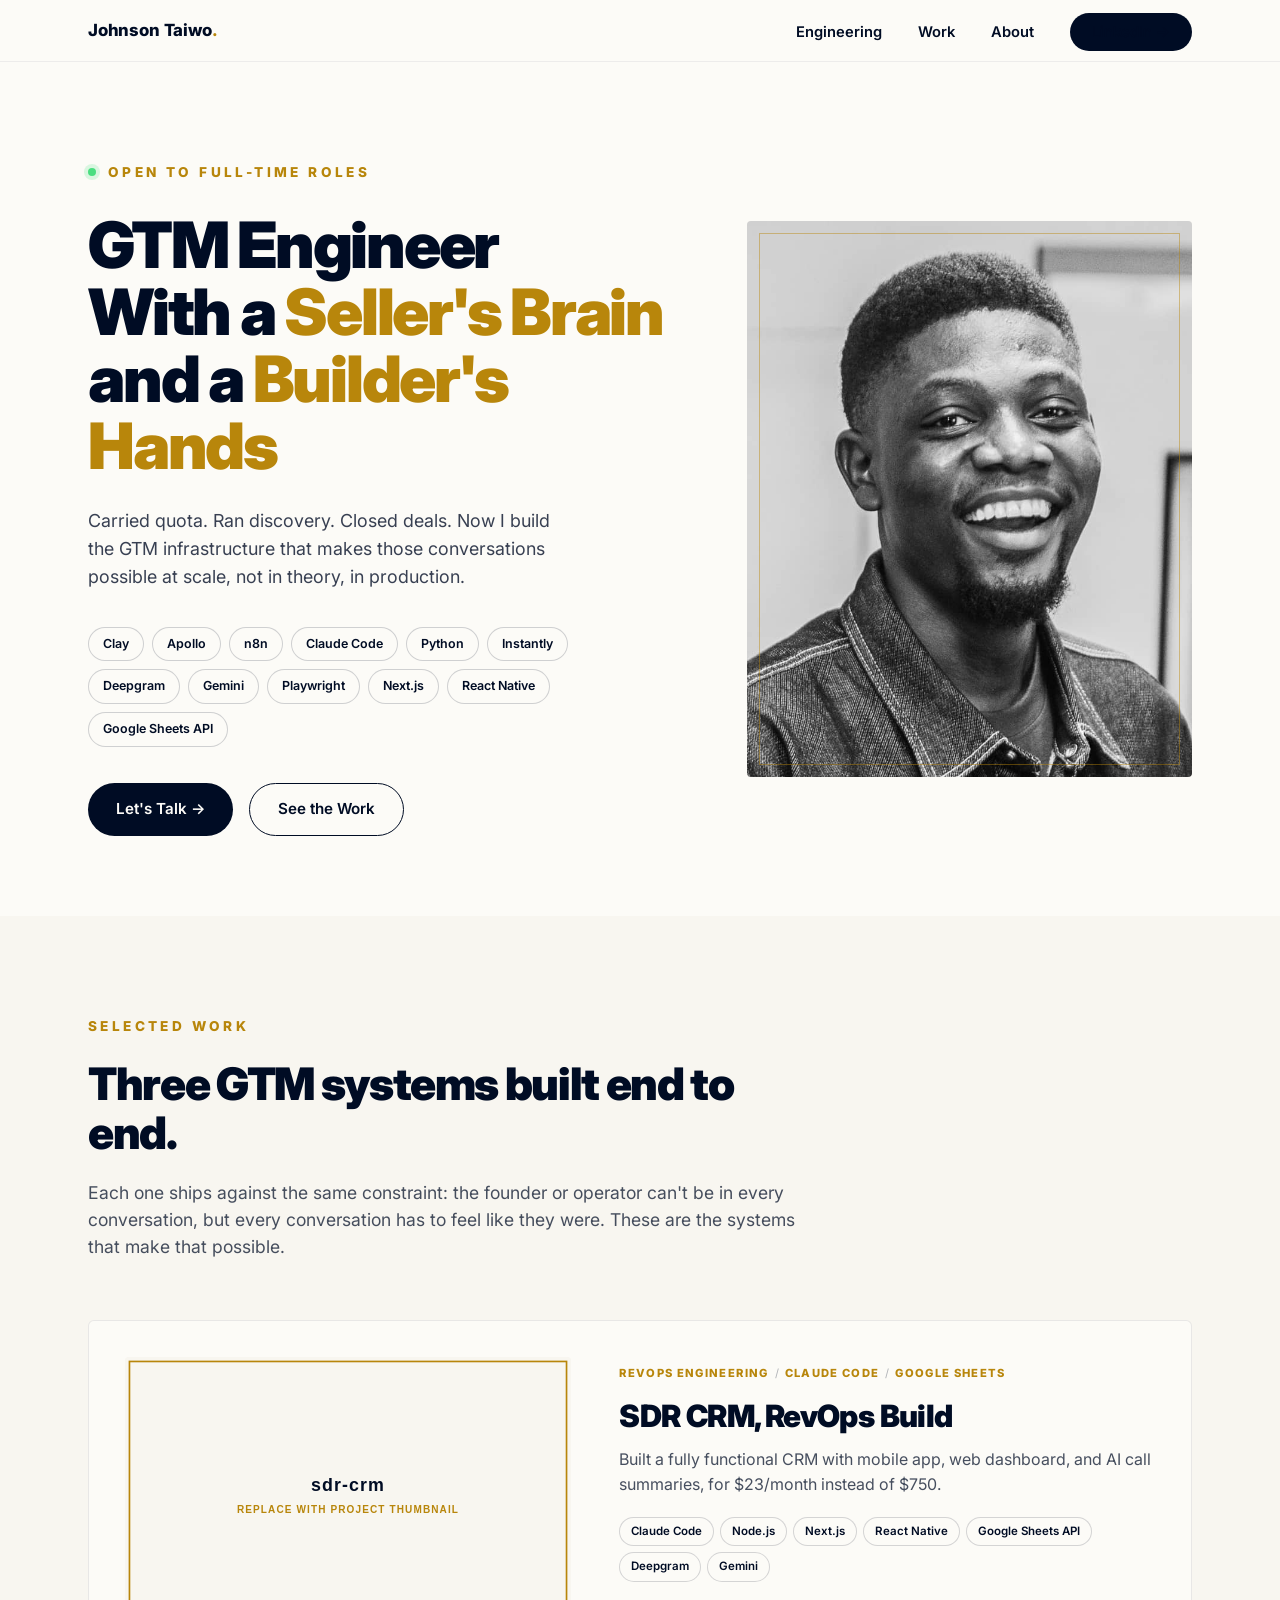
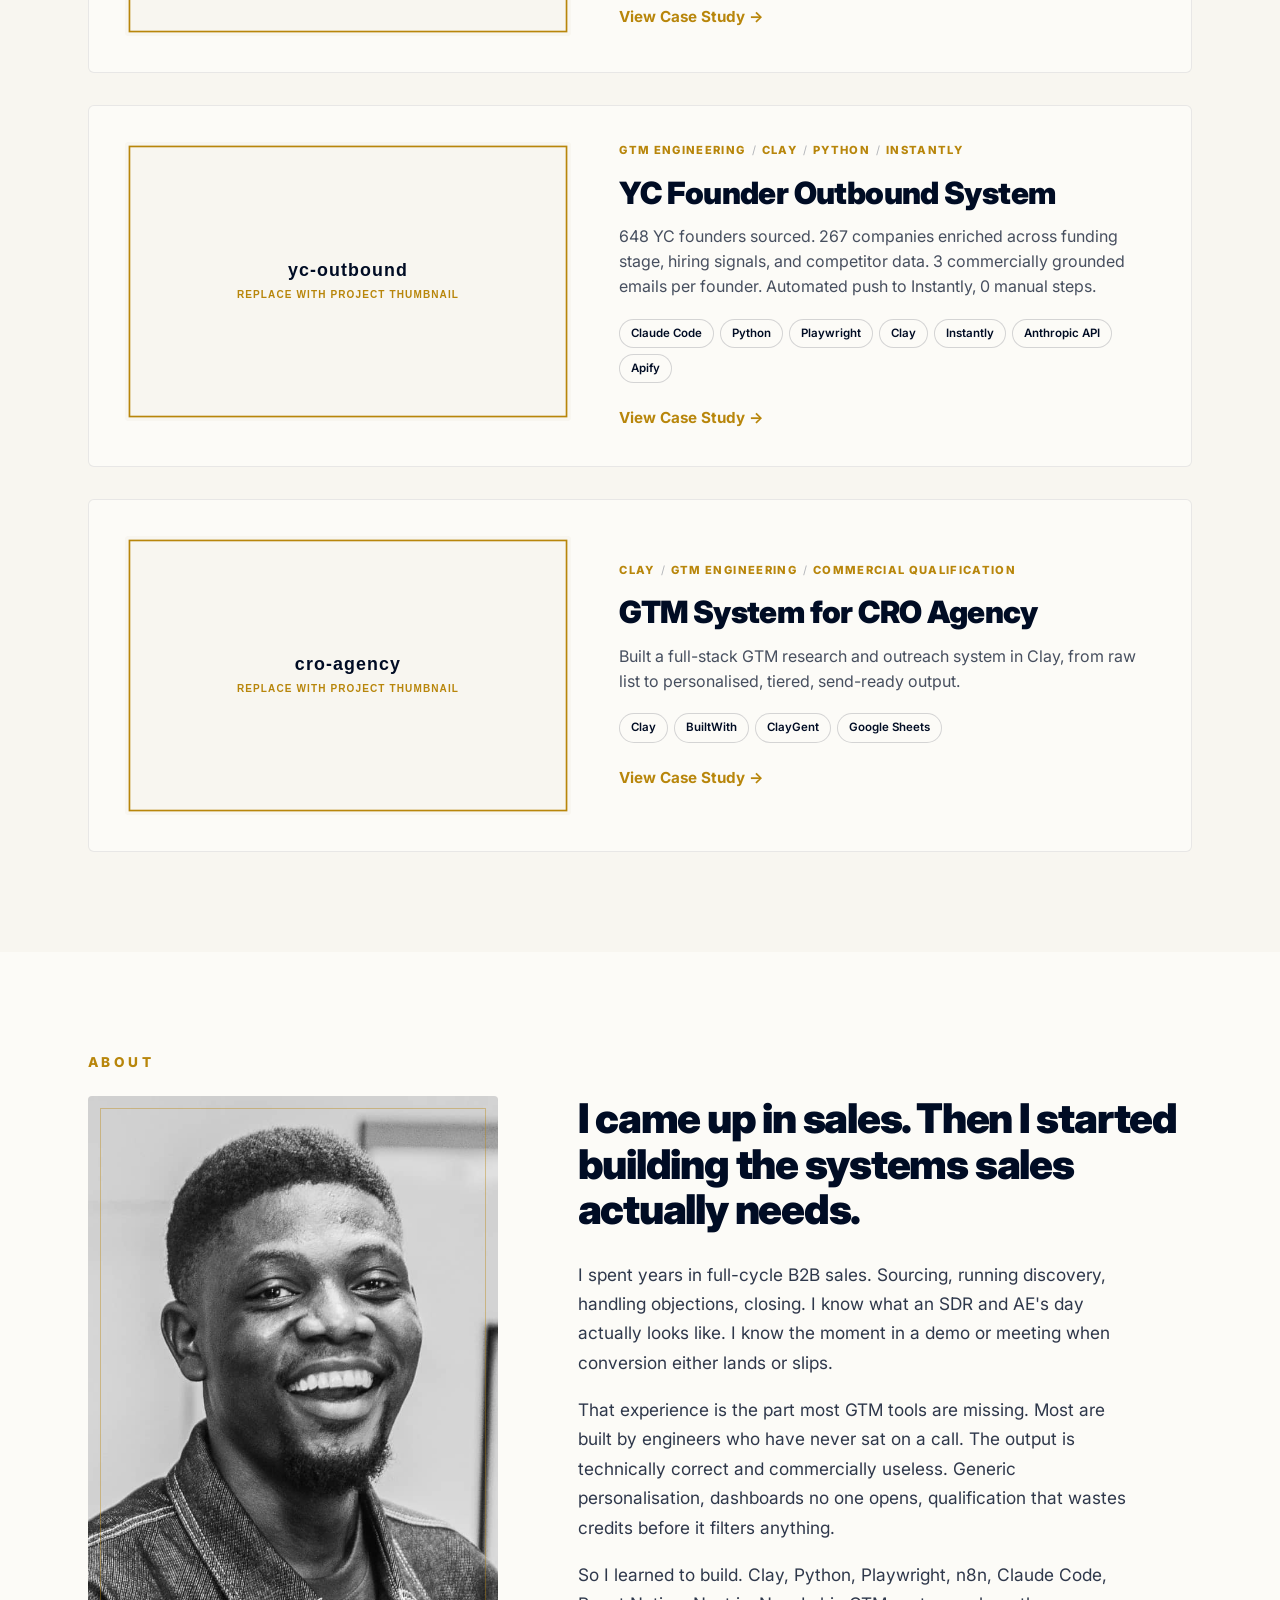
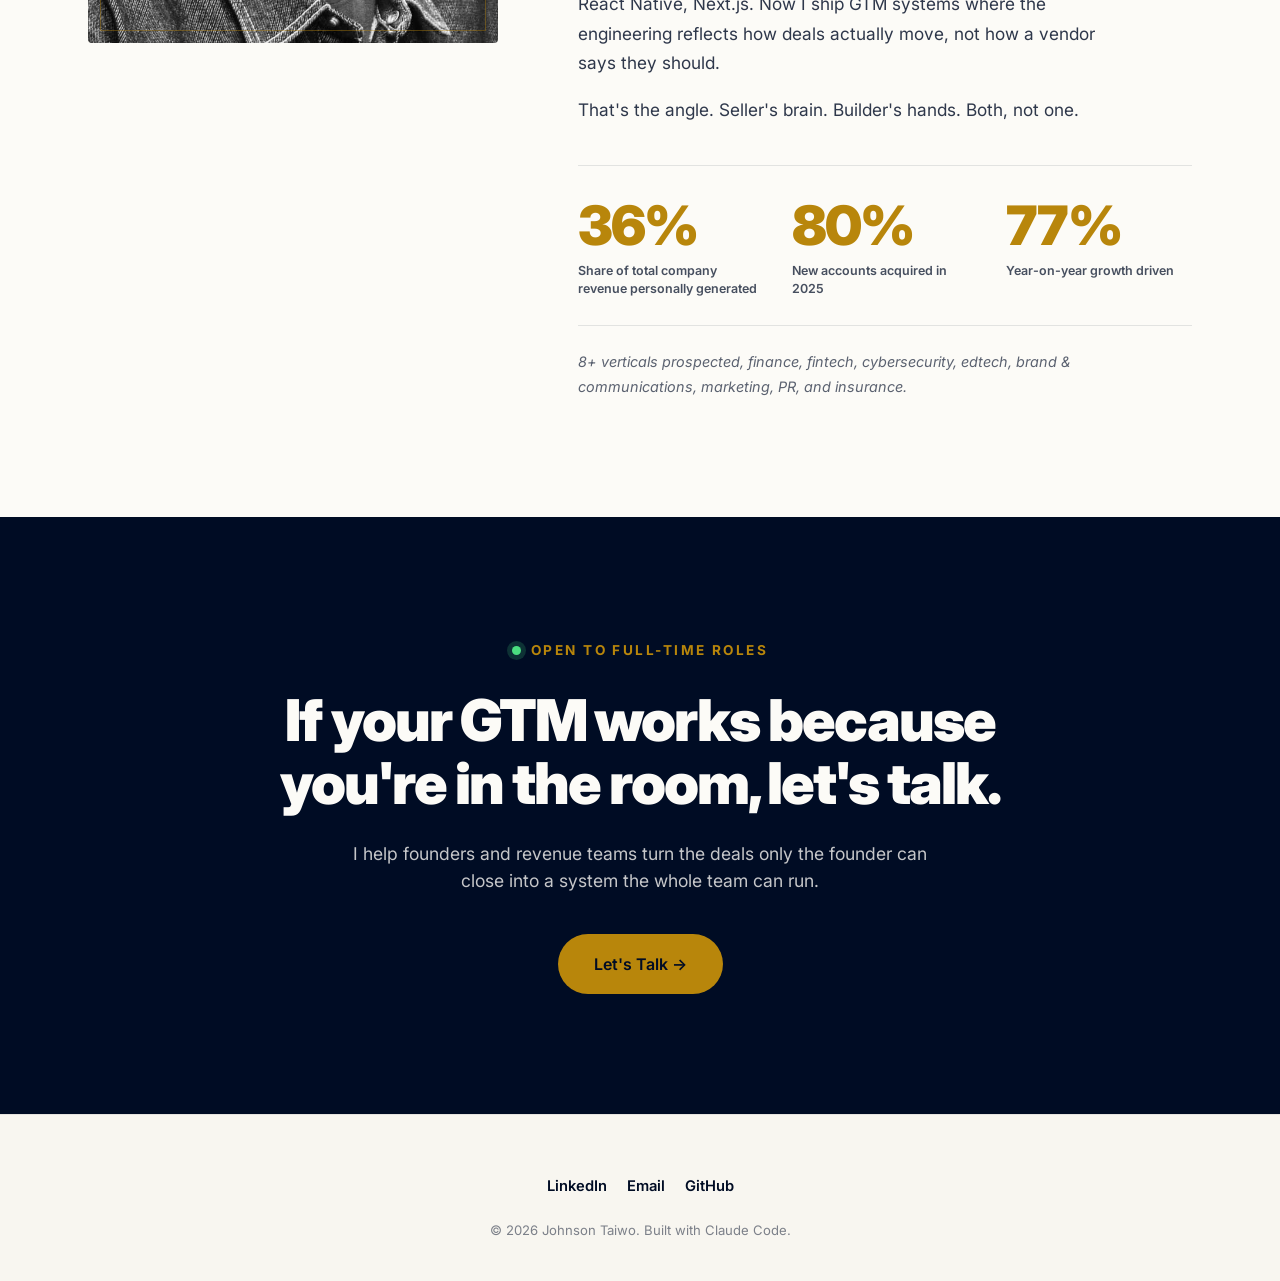
==== index.html @ 28b23e8c "Initial portfolio build Co-Authored-By: Claude Opus 4.7 (1M context) <noreply@anthropic.com>" ====
<!DOCTYPE html>
<html lang="en">
<head>
  <meta charset="UTF-8">
  <meta name="viewport" content="width=device-width, initial-scale=1.0">
  <title>Johnson Taiwo, GTM Engineer</title>
  <meta name="description" content="GTM Engineer with a seller's brain and a builder's hands. Full-cycle B2B sales background. Now building the GTM infrastructure that makes those conversations possible at scale.">

  <!-- Open Graph -->
  <meta property="og:title" content="Johnson Taiwo, GTM Engineer">
  <meta property="og:description" content="GTM Engineer With a Seller's Brain and a Builder's Hands. Full-cycle B2B sales background. Now building the GTM infrastructure that makes conversations happen at scale.">
  <meta property="og:type" content="website">
  <meta property="og:url" content="https://johnson-taiwo.github.io/gtm-portfolio">
  <meta property="og:image" content="assets/headshot.jpg">

  <link rel="preconnect" href="https://fonts.googleapis.com">
  <link rel="preconnect" href="https://fonts.gstatic.com" crossorigin>
  <link href="https://fonts.googleapis.com/css2?family=Inter:wght@400;600;800;900&display=swap" rel="stylesheet">

  <link rel="stylesheet" href="style.css">
</head>
<body>

  <!-- ============================================================
       NAV
       ============================================================ -->
  <header class="nav">
    <div class="nav-content">
      <a href="#top" class="nav-brand">Johnson Taiwo<span class="dot">.</span></a>

      <nav>
        <ul class="nav-links">
          <li><a href="#engineering">Engineering</a></li>
          <li><a href="#work">Work</a></li>
          <li><a href="#about">About</a></li>
          <li>
            <a href="https://www.linkedin.com/in/johnson-taiwo/" target="_blank" rel="noopener" class="nav-cta">LinkedIn →</a>
          </li>
        </ul>
      </nav>

      <button class="mobile-menu-toggle" id="mobileMenuToggle" aria-label="Open menu">
        <span></span><span></span><span></span>
      </button>
    </div>

    <!-- Mobile menu overlay -->
    <div class="mobile-menu-overlay" id="mobileMenuOverlay">
      <button class="close-menu" id="closeMenu" aria-label="Close menu">✕</button>
      <ul class="mobile-nav-links">
        <li><a href="#engineering">Engineering</a></li>
        <li><a href="#work">Work</a></li>
        <li><a href="#about">About</a></li>
        <li><a href="https://www.linkedin.com/in/johnson-taiwo/" target="_blank" rel="noopener" class="gold">LinkedIn →</a></li>
      </ul>
    </div>
  </header>

  <!-- ============================================================
       HERO
       ============================================================ -->
  <section class="hero" id="top">
    <div class="container">
      <div class="hero-grid">
        <div class="hero-text">
          <div class="hero-eyebrow">
            <span class="available-dot"></span>
            <span>Open to full-time roles</span>
          </div>

          <h1 class="editorial-headline">
            GTM Engineer<br>
            With a <span class="gold-accent">Seller's Brain</span><br>
            and a <span class="gold-accent">Builder's Hands</span>
          </h1>

          <p class="intro-text">
            Carried quota. Ran discovery. Closed deals. Now I build the GTM infrastructure that makes those conversations possible at scale, not in theory, in production.
          </p>

          <div class="tool-badges">
            <span class="tool-badge">Clay</span>
            <span class="tool-badge">Apollo</span>
            <span class="tool-badge">n8n</span>
            <span class="tool-badge">Claude Code</span>
            <span class="tool-badge">Python</span>
            <span class="tool-badge">Instantly</span>
            <span class="tool-badge">Deepgram</span>
            <span class="tool-badge">Gemini</span>
            <span class="tool-badge">Playwright</span>
            <span class="tool-badge">Next.js</span>
            <span class="tool-badge">React Native</span>
            <span class="tool-badge">Google Sheets API</span>
          </div>

          <div class="hero-cta-row">
            <a href="https://www.linkedin.com/in/johnson-taiwo/" target="_blank" rel="noopener" class="btn-primary">
              Let's Talk →
            </a>
            <a href="#work" class="btn-ghost">See the Work</a>
          </div>
        </div>

        <div class="hero-portrait">
          <img src="assets/headshot.jpg" alt="Johnson Taiwo headshot" loading="eager">
        </div>
      </div>
    </div>
  </section>

  <!-- ============================================================
       WORK
       ============================================================ -->
  <section class="section section--cream-2" id="work">
    <div class="container">
      <div class="section-label reveal-up">Selected Work</div>

      <div class="work-intro reveal-up">
        <h2>Three GTM systems built end to end.</h2>
        <p>Each one ships against the same constraint: the founder or operator can't be in every conversation, but every conversation has to feel like they were. These are the systems that make that possible.</p>
      </div>

      <div class="project-list">

        <!-- Project 1 -->
        <article class="project-card reveal-up">
          <div class="project-thumb">
            <img src="assets/project-sdr-crm-thumb.svg" alt="SDR CRM project thumbnail">
          </div>
          <div class="project-body">
            <div class="project-tags">
              <span class="project-tag">RevOps Engineering</span>
              <span class="project-tag-divider">/</span>
              <span class="project-tag">Claude Code</span>
              <span class="project-tag-divider">/</span>
              <span class="project-tag">Google Sheets</span>
            </div>
            <h3 class="project-title">SDR CRM, RevOps Build</h3>
            <p class="project-desc">
              Built a fully functional CRM with mobile app, web dashboard, and AI call summaries, for $23/month instead of $750.
            </p>
            <div class="project-tools">
              <span class="project-tool-pill">Claude Code</span>
              <span class="project-tool-pill">Node.js</span>
              <span class="project-tool-pill">Next.js</span>
              <span class="project-tool-pill">React Native</span>
              <span class="project-tool-pill">Google Sheets API</span>
              <span class="project-tool-pill">Deepgram</span>
              <span class="project-tool-pill">Gemini</span>
            </div>
            <a href="case-study-sdr-crm.html" class="project-link">View Case Study →</a>
          </div>
        </article>

        <!-- Project 2 -->
        <article class="project-card reveal-up">
          <div class="project-thumb">
            <img src="assets/project-yc-outbound-thumb.svg" alt="YC Outbound project thumbnail">
          </div>
          <div class="project-body">
            <div class="project-tags">
              <span class="project-tag">GTM Engineering</span>
              <span class="project-tag-divider">/</span>
              <span class="project-tag">Clay</span>
              <span class="project-tag-divider">/</span>
              <span class="project-tag">Python</span>
              <span class="project-tag-divider">/</span>
              <span class="project-tag">Instantly</span>
            </div>
            <h3 class="project-title">YC Founder Outbound System</h3>
            <p class="project-desc">
              648 YC founders sourced. 267 companies enriched across funding stage, hiring signals, and competitor data. 3 commercially grounded emails per founder. Automated push to Instantly, 0 manual steps.
            </p>
            <div class="project-tools">
              <span class="project-tool-pill">Claude Code</span>
              <span class="project-tool-pill">Python</span>
              <span class="project-tool-pill">Playwright</span>
              <span class="project-tool-pill">Clay</span>
              <span class="project-tool-pill">Instantly</span>
              <span class="project-tool-pill">Anthropic API</span>
              <span class="project-tool-pill">Apify</span>
            </div>
            <a href="case-study-yc-outbound.html" class="project-link">View Case Study →</a>
          </div>
        </article>

        <!-- Project 3 -->
        <article class="project-card reveal-up">
          <div class="project-thumb">
            <img src="assets/project-cro-agency-thumb.svg" alt="CRO Agency GTM project thumbnail">
          </div>
          <div class="project-body">
            <div class="project-tags">
              <span class="project-tag">Clay</span>
              <span class="project-tag-divider">/</span>
              <span class="project-tag">GTM Engineering</span>
              <span class="project-tag-divider">/</span>
              <span class="project-tag">Commercial Qualification</span>
            </div>
            <h3 class="project-title">GTM System for CRO Agency</h3>
            <p class="project-desc">
              Built a full-stack GTM research and outreach system in Clay, from raw list to personalised, tiered, send-ready output.
            </p>
            <div class="project-tools">
              <span class="project-tool-pill">Clay</span>
              <span class="project-tool-pill">BuiltWith</span>
              <span class="project-tool-pill">ClayGent</span>
              <span class="project-tool-pill">Google Sheets</span>
            </div>
            <a href="case-study-cro-agency-gtm.html" class="project-link">View Case Study →</a>
          </div>
        </article>

      </div>
    </div>
  </section>

  <!-- ============================================================
       ABOUT
       ============================================================ -->
  <section class="section" id="about">
    <div class="container">
      <div class="section-label reveal-up">About</div>

      <div class="about-grid">
        <div class="about-portrait reveal-up">
          <img src="assets/about_portrait.jpg" alt="Johnson Taiwo portrait">
        </div>

        <div class="about-body reveal-up">
          <h2>I came up in sales. Then I started building the systems sales actually needs.</h2>

          <p>
            I spent years in full-cycle B2B sales. Sourcing, running discovery, handling objections, closing. I know what an SDR and AE's day actually looks like. I know the moment in a demo or meeting when conversion either lands or slips.
          </p>

          <p>
            That experience is the part most GTM tools are missing. Most are built by engineers who have never sat on a call. The output is technically correct and commercially useless. Generic personalisation, dashboards no one opens, qualification that wastes credits before it filters anything.
          </p>

          <p>
            So I learned to build. Clay, Python, Playwright, n8n, Claude Code, React Native, Next.js. Now I ship GTM systems where the engineering reflects how deals actually move, not how a vendor says they should.
          </p>

          <p>
            That's the angle. Seller's brain. Builder's hands. Both, not one.
          </p>

          <div class="about-stats">
            <div class="about-stat">
              <div class="about-stat-num">36%</div>
              <div class="about-stat-label">Share of total company revenue personally generated</div>
            </div>
            <div class="about-stat">
              <div class="about-stat-num">80%</div>
              <div class="about-stat-label">New accounts acquired in 2025</div>
            </div>
            <div class="about-stat">
              <div class="about-stat-num">77%</div>
              <div class="about-stat-label">Year-on-year growth driven</div>
            </div>
          </div>

          <p class="about-verticals">
            8+ verticals prospected, finance, fintech, cybersecurity, edtech, brand &amp; communications, marketing, PR, and insurance.
          </p>
        </div>
      </div>
    </div>
  </section>

  <!-- ============================================================
       CTA
       ============================================================ -->
  <section class="section section--navy cta-section">
    <div class="container">
      <div class="reveal-up">
        <div class="available-signal">
          <span class="dot"></span>
          <span>Open to Full-Time Roles</span>
        </div>
        <h2>If your GTM works because you're in the room, let's talk.</h2>
        <p>
          I help founders and revenue teams turn the deals only the founder can close into a system the whole team can run.
        </p>
        <a href="https://www.linkedin.com/in/johnson-taiwo/" target="_blank" rel="noopener" class="btn-primary">
          Let's Talk →
        </a>
      </div>
    </div>
  </section>

  <!-- ============================================================
       FOOTER
       ============================================================ -->
  <footer class="footer">
    <div class="container">
      <div class="footer-socials">
        <a href="https://www.linkedin.com/in/johnson-taiwo/" target="_blank" rel="noopener">LinkedIn</a>
        <a href="mailto:taiwojohnsonakinkunmi@gmail.com">Email</a>
        <a href="https://github.com/johnson-taiwo" target="_blank" rel="noopener">GitHub</a>
      </div>
      <p class="footer-copy">© 2026 Johnson Taiwo. Built with Claude Code.</p>
    </div>
  </footer>

  <script src="script.js"></script>
</body>
</html>
---- style.css ----
/* ============================================================
   Royal GTM — Johnson Taiwo Portfolio
   Palette: cream #FCFBF7 / navy #000C24 / gold #B8860B / cream-2 #F8F6F0
   ============================================================ */

:root {
  --cream: #FCFBF7;
  --cream-2: #F8F6F0;
  --navy: #000C24;
  --gold: #B8860B;
  --gold-soft: rgba(184, 134, 11, 0.12);
}

*, *::before, *::after {
  box-sizing: border-box;
  margin: 0;
  padding: 0;
}

html { scroll-behavior: smooth; }

body {
  font-family: 'Inter', system-ui, -apple-system, sans-serif;
  font-weight: 400;
  background: var(--cream);
  color: var(--navy);
  line-height: 1.5;
  overflow-x: hidden;
  width: 100%;
  max-width: 100%;
  -webkit-font-smoothing: antialiased;
}

img { max-width: 100%; display: block; }

a { color: inherit; text-decoration: none; }

/* ============================================================
   Layout primitives
   ============================================================ */

.container {
  width: 100%;
  max-width: 1200px;
  margin: 0 auto;
  padding: 0 48px;
  box-sizing: border-box;
}

.section {
  padding: 100px 0;
  width: 100%;
}

.section--cream-2 { background: var(--cream-2); }
.section--navy { background: var(--navy); color: var(--cream); }

.section-label {
  font-size: 0.85rem;
  font-weight: 800;
  letter-spacing: 0.25em;
  text-transform: uppercase;
  color: var(--gold);
  margin-bottom: 24px;
}

/* ============================================================
   Navigation
   ============================================================ */

.nav {
  position: sticky;
  top: 0;
  z-index: 1000;
  background: rgba(252, 251, 247, 0.92);
  backdrop-filter: blur(14px);
  border-bottom: 1px solid rgba(0, 12, 36, 0.06);
}

.nav-content {
  display: flex;
  align-items: center;
  justify-content: space-between;
  padding: 18px 48px;
  max-width: 1200px;
  margin: 0 auto;
}

.nav-brand {
  font-weight: 800;
  font-size: 1.05rem;
  letter-spacing: -0.01em;
}

.nav-brand .dot { color: var(--gold); }

.nav-links {
  display: flex;
  align-items: center;
  gap: 36px;
  list-style: none;
}

.nav-links a {
  font-size: 0.92rem;
  font-weight: 600;
  color: var(--navy);
  transition: color 0.2s;
}

.nav-links a:hover { color: var(--gold); }

.nav-cta {
  padding: 10px 22px;
  background: var(--navy);
  color: var(--cream);
  border-radius: 100px;
  font-size: 0.88rem;
  font-weight: 600;
  transition: opacity 0.2s;
}

.nav-cta:hover { opacity: 0.85; }

.mobile-menu-toggle {
  display: none;
  background: none;
  border: none;
  cursor: pointer;
  padding: 8px;
}

.mobile-menu-toggle span {
  display: block;
  width: 24px;
  height: 2px;
  background: var(--navy);
  margin: 5px 0;
  transition: 0.3s;
}

.mobile-menu-overlay {
  display: none;
  position: fixed;
  inset: 0;
  background: var(--navy);
  z-index: 2000;
  flex-direction: column;
  align-items: center;
  justify-content: center;
}

.mobile-menu-overlay.active { display: flex; }

.mobile-menu-overlay .close-menu {
  position: absolute;
  top: 24px;
  right: 24px;
  background: none;
  border: none;
  color: var(--cream);
  font-size: 1.6rem;
  cursor: pointer;
}

.mobile-nav-links {
  list-style: none;
  text-align: center;
}

.mobile-nav-links li { margin: 22px 0; }

.mobile-nav-links a {
  color: var(--cream);
  font-size: 1.6rem;
  font-weight: 800;
  letter-spacing: -0.01em;
}

.mobile-nav-links a.gold { color: var(--gold); }

/* ============================================================
   Hero
   ============================================================ */

.hero {
  padding: 100px 0 80px;
}

.hero-grid {
  display: grid;
  grid-template-columns: 1.3fr 1fr;
  gap: 80px;
  align-items: center;
}

.hero-eyebrow {
  font-size: 0.85rem;
  font-weight: 800;
  letter-spacing: 0.25em;
  text-transform: uppercase;
  color: var(--gold);
  margin-bottom: 28px;
  display: flex;
  align-items: center;
  gap: 12px;
}

.hero-eyebrow .available-dot {
  width: 8px;
  height: 8px;
  border-radius: 50%;
  background: #4ade80;
  box-shadow: 0 0 0 4px rgba(74, 222, 128, 0.2);
  display: inline-block;
}

.editorial-headline {
  font-size: clamp(2.4rem, 5vw, 4.4rem);
  font-weight: 900;
  line-height: 1.05;
  letter-spacing: -0.035em;
  margin-bottom: 28px;
  overflow-wrap: break-word;
  text-wrap: balance;
  max-width: 100%;
}

.editorial-headline .gold-accent { color: var(--gold); }

.intro-text {
  font-size: clamp(1rem, 1.4vw, 1.18rem);
  line-height: 1.55;
  color: rgba(0, 12, 36, 0.78);
  margin-bottom: 36px;
  max-width: 560px;
  text-wrap: balance;
}

.tool-badges {
  display: flex;
  flex-wrap: wrap;
  gap: 8px;
  margin-bottom: 36px;
}

.tool-badge {
  padding: 7px 14px;
  border: 1px solid rgba(0, 12, 36, 0.18);
  border-radius: 100px;
  font-size: 0.78rem;
  font-weight: 600;
  background: var(--cream);
}

.hero-cta-row {
  display: flex;
  gap: 16px;
  flex-wrap: wrap;
}

.btn-primary {
  padding: 14px 28px;
  background: var(--navy);
  color: var(--cream);
  border-radius: 100px;
  font-weight: 600;
  font-size: 0.95rem;
  display: inline-flex;
  align-items: center;
  gap: 8px;
  transition: transform 0.2s;
}

.btn-primary:hover { transform: translateY(-2px); }

.btn-ghost {
  padding: 14px 28px;
  border: 1.5px solid var(--navy);
  border-radius: 100px;
  font-weight: 600;
  font-size: 0.95rem;
}

.hero-portrait {
  position: relative;
  aspect-ratio: 4/5;
  overflow: hidden;
  border-radius: 4px;
  background: var(--cream-2);
}

.hero-portrait img {
  width: 100%;
  height: 100%;
  object-fit: cover;
  object-position: top;
}

.hero-portrait::after {
  content: '';
  position: absolute;
  inset: 12px;
  border: 1px solid rgba(184, 134, 11, 0.45);
  pointer-events: none;
}

/* ============================================================
   Work / Case Studies
   ============================================================ */

.work-intro {
  max-width: 720px;
  margin-bottom: 60px;
}

.work-intro h2 {
  font-size: clamp(2rem, 3.5vw, 3rem);
  font-weight: 900;
  letter-spacing: -0.03em;
  line-height: 1.1;
  margin-bottom: 20px;
}

.work-intro p {
  font-size: 1.1rem;
  color: rgba(0, 12, 36, 0.72);
  line-height: 1.55;
}

.project-list {
  display: flex;
  flex-direction: column;
  gap: 32px;
}

.project-card {
  display: grid;
  grid-template-columns: 1fr 1.2fr;
  gap: 48px;
  padding: 36px;
  background: var(--cream);
  border: 1px solid rgba(0, 12, 36, 0.08);
  border-radius: 6px;
  transition: border-color 0.25s, transform 0.25s;
}

.project-card:hover {
  border-color: var(--gold);
  transform: translateY(-3px);
}

.project-thumb {
  aspect-ratio: 8/5;
  overflow: hidden;
  border-radius: 4px;
  background: var(--cream-2);
}

.project-thumb img {
  width: 100%;
  height: 100%;
  object-fit: cover;
}

.project-body { display: flex; flex-direction: column; justify-content: center; }

.project-tags {
  display: flex;
  flex-wrap: wrap;
  gap: 6px;
  margin-bottom: 16px;
}

.project-tag {
  font-size: 0.7rem;
  font-weight: 800;
  letter-spacing: 0.12em;
  text-transform: uppercase;
  color: var(--gold);
}

.project-tag-divider {
  font-size: 0.7rem;
  color: rgba(0, 12, 36, 0.3);
}

.project-title {
  font-size: clamp(1.5rem, 2.4vw, 2rem);
  font-weight: 900;
  letter-spacing: -0.02em;
  line-height: 1.15;
  margin-bottom: 14px;
  overflow-wrap: break-word;
}

.project-desc {
  font-size: 1rem;
  color: rgba(0, 12, 36, 0.72);
  line-height: 1.55;
  margin-bottom: 20px;
}

.project-tools {
  display: flex;
  flex-wrap: wrap;
  gap: 6px;
  margin-bottom: 24px;
}

.project-tool-pill {
  padding: 5px 11px;
  border: 1px solid rgba(0, 12, 36, 0.16);
  border-radius: 100px;
  font-size: 0.72rem;
  font-weight: 600;
  background: var(--cream);
}

.project-link {
  color: var(--gold);
  font-weight: 700;
  font-size: 0.95rem;
  display: inline-flex;
  align-items: center;
  gap: 6px;
  transition: gap 0.2s;
}

.project-link:hover { gap: 10px; }

/* ============================================================
   About
   ============================================================ */

.about-grid {
  display: grid;
  grid-template-columns: 1fr 1.5fr;
  gap: 80px;
  align-items: start;
}

.about-portrait {
  aspect-ratio: 3/4;
  overflow: hidden;
  border-radius: 4px;
  background: var(--cream-2);
  position: relative;
}

.about-portrait img {
  width: 100%;
  height: 100%;
  object-fit: cover;
  object-position: top;
  filter: grayscale(0.15);
}

.about-portrait::after {
  content: '';
  position: absolute;
  inset: 12px;
  border: 1px solid rgba(184, 134, 11, 0.4);
  pointer-events: none;
}

.about-body h2 {
  font-size: clamp(2rem, 3.2vw, 2.8rem);
  font-weight: 900;
  letter-spacing: -0.03em;
  line-height: 1.1;
  margin-bottom: 28px;
}

.about-body p {
  font-size: 1.08rem;
  line-height: 1.7;
  color: rgba(0, 12, 36, 0.82);
  margin-bottom: 18px;
  max-width: 90%;
}

.about-body p strong { color: var(--navy); font-weight: 700; }

.about-stats {
  display: grid;
  grid-template-columns: repeat(3, 1fr);
  gap: 28px;
  margin: 40px 0 24px;
  padding: 32px 0 28px;
  border-top: 1px solid rgba(0, 12, 36, 0.1);
  border-bottom: 1px solid rgba(0, 12, 36, 0.1);
}

.about-stat-num {
  font-size: clamp(2.4rem, 4.5vw, 3.4rem);
  font-weight: 900;
  color: var(--gold);
  line-height: 1;
  letter-spacing: -0.035em;
  margin-bottom: 10px;
}

.about-stat-label {
  font-size: 0.78rem;
  font-weight: 600;
  color: rgba(0, 12, 36, 0.72);
  line-height: 1.4;
  max-width: 100%;
}

.about-verticals {
  font-size: 0.9rem !important;
  color: var(--navy);
  opacity: 0.78;
  font-style: italic;
  margin-top: 18px !important;
  max-width: 100% !important;
}

/* ============================================================
   CTA section
   ============================================================ */

.cta-section { text-align: center; padding: 120px 0; }

.cta-section .available-signal {
  display: inline-flex;
  align-items: center;
  gap: 10px;
  font-size: 0.85rem;
  font-weight: 700;
  letter-spacing: 0.18em;
  text-transform: uppercase;
  color: var(--gold);
  margin-bottom: 28px;
}

.cta-section .available-signal .dot {
  width: 9px;
  height: 9px;
  border-radius: 50%;
  background: #4ade80;
  box-shadow: 0 0 0 5px rgba(74, 222, 128, 0.18);
}

.cta-section h2 {
  font-size: clamp(2.2rem, 4.5vw, 3.6rem);
  font-weight: 900;
  letter-spacing: -0.035em;
  line-height: 1.1;
  margin-bottom: 24px;
  max-width: 760px;
  margin-left: auto;
  margin-right: auto;
  text-wrap: balance;
}

.cta-section p {
  font-size: 1.1rem;
  line-height: 1.55;
  color: rgba(252, 251, 247, 0.78);
  max-width: 600px;
  margin: 0 auto 40px;
}

.cta-section .btn-primary {
  background: var(--gold);
  color: var(--navy);
  padding: 18px 36px;
  font-size: 1rem;
}

/* ============================================================
   Footer
   ============================================================ */

.footer {
  padding: 60px 0 40px;
  background: var(--cream-2);
  border-top: 1px solid rgba(0, 12, 36, 0.08);
  text-align: center;
}

.footer-socials {
  display: flex;
  flex-direction: row;
  justify-content: center;
  gap: 20px;
  margin-bottom: 24px;
}

.footer-socials a {
  font-size: 0.92rem;
  font-weight: 600;
  color: var(--navy);
  transition: color 0.2s;
}

.footer-socials a:hover { color: var(--gold); }

.footer-copy {
  font-size: 0.82rem;
  color: rgba(0, 12, 36, 0.5);
}

/* ============================================================
   Scroll reveal
   ============================================================ */

.reveal-up {
  opacity: 0;
  transform: translateY(30px);
  transition: opacity 0.8s ease-out, transform 0.8s ease-out;
}

.reveal-up.active {
  opacity: 1;
  transform: translateY(0);
}

/* ============================================================
   MOBILE — @media (max-width: 768px)
   Non-negotiables from SKILL.md
   ============================================================ */

@media (max-width: 768px) {
  body { overflow-x: hidden; width: 100%; max-width: 100%; }

  .container {
    padding: 0 24px !important;
    box-sizing: border-box;
    width: 100%;
    max-width: 100%;
  }

  .section { padding: 70px 0; }

  /* Nav */
  .nav-content { padding: 16px 24px; justify-content: space-between; }
  .nav-links { display: none; }
  .nav-cta { display: none; }
  .mobile-menu-toggle { display: block; }

  /* Hero */
  .hero { padding: 50px 0 60px; }
  .hero-grid {
    grid-template-columns: 1fr;
    gap: 40px;
  }
  .hero-portrait {
    order: -1;
    aspect-ratio: 3/4;
    max-width: 420px;
    margin: 0 auto;
    width: 100%;
  }
  .editorial-headline {
    font-size: clamp(1.9rem, 8.5vw, 2.6rem);
    overflow-wrap: break-word;
    text-wrap: balance;
    max-width: 100%;
  }
  .intro-text {
    line-height: 1.4;
    text-wrap: balance;
    max-width: 100%;
    font-size: 1rem;
  }
  .hero-cta-row { flex-direction: column; align-items: stretch; }
  .hero-cta-row .btn-primary,
  .hero-cta-row .btn-ghost { justify-content: center; text-align: center; }

  /* Work */
  .work-intro h2 { font-size: clamp(1.7rem, 7vw, 2.2rem); }
  .project-card {
    grid-template-columns: 1fr;
    gap: 24px;
    padding: 24px;
  }
  .project-title { font-size: clamp(1.3rem, 6vw, 1.7rem); overflow-wrap: break-word; }
  .project-desc { max-width: 100%; line-height: 1.6; }

  /* About */
  .about-grid {
    grid-template-columns: 1fr;
    gap: 36px;
  }
  .about-portrait {
    max-width: 320px;
    margin: 0 auto;
    aspect-ratio: 3/4;
  }
  .about-body h2 { font-size: clamp(1.7rem, 7vw, 2.2rem); }
  .about-body p { max-width: 100%; font-size: 1rem; }

  .about-stats {
    grid-template-columns: 1fr;
    gap: 20px;
    margin: 32px 0 20px;
    padding: 24px 0;
  }
  .about-stat {
    display: flex;
    align-items: baseline;
    gap: 16px;
  }
  .about-stat-num {
    font-size: clamp(2.2rem, 9vw, 2.8rem);
    margin-bottom: 0;
    flex-shrink: 0;
  }
  .about-stat-label { font-size: 0.85rem; }
  .about-verticals { font-size: 0.88rem !important; }

  /* CTA */
  .cta-section { padding: 80px 0; }
  .cta-section h2 { font-size: clamp(1.9rem, 8vw, 2.6rem); }
  .cta-section p { font-size: 1rem; max-width: 90%; }

  /* Section labels */
  .section-label { text-align: center; margin-bottom: 20px; }

  /* Hide numerical case study indices on mobile */
  .index { display: none; }
}
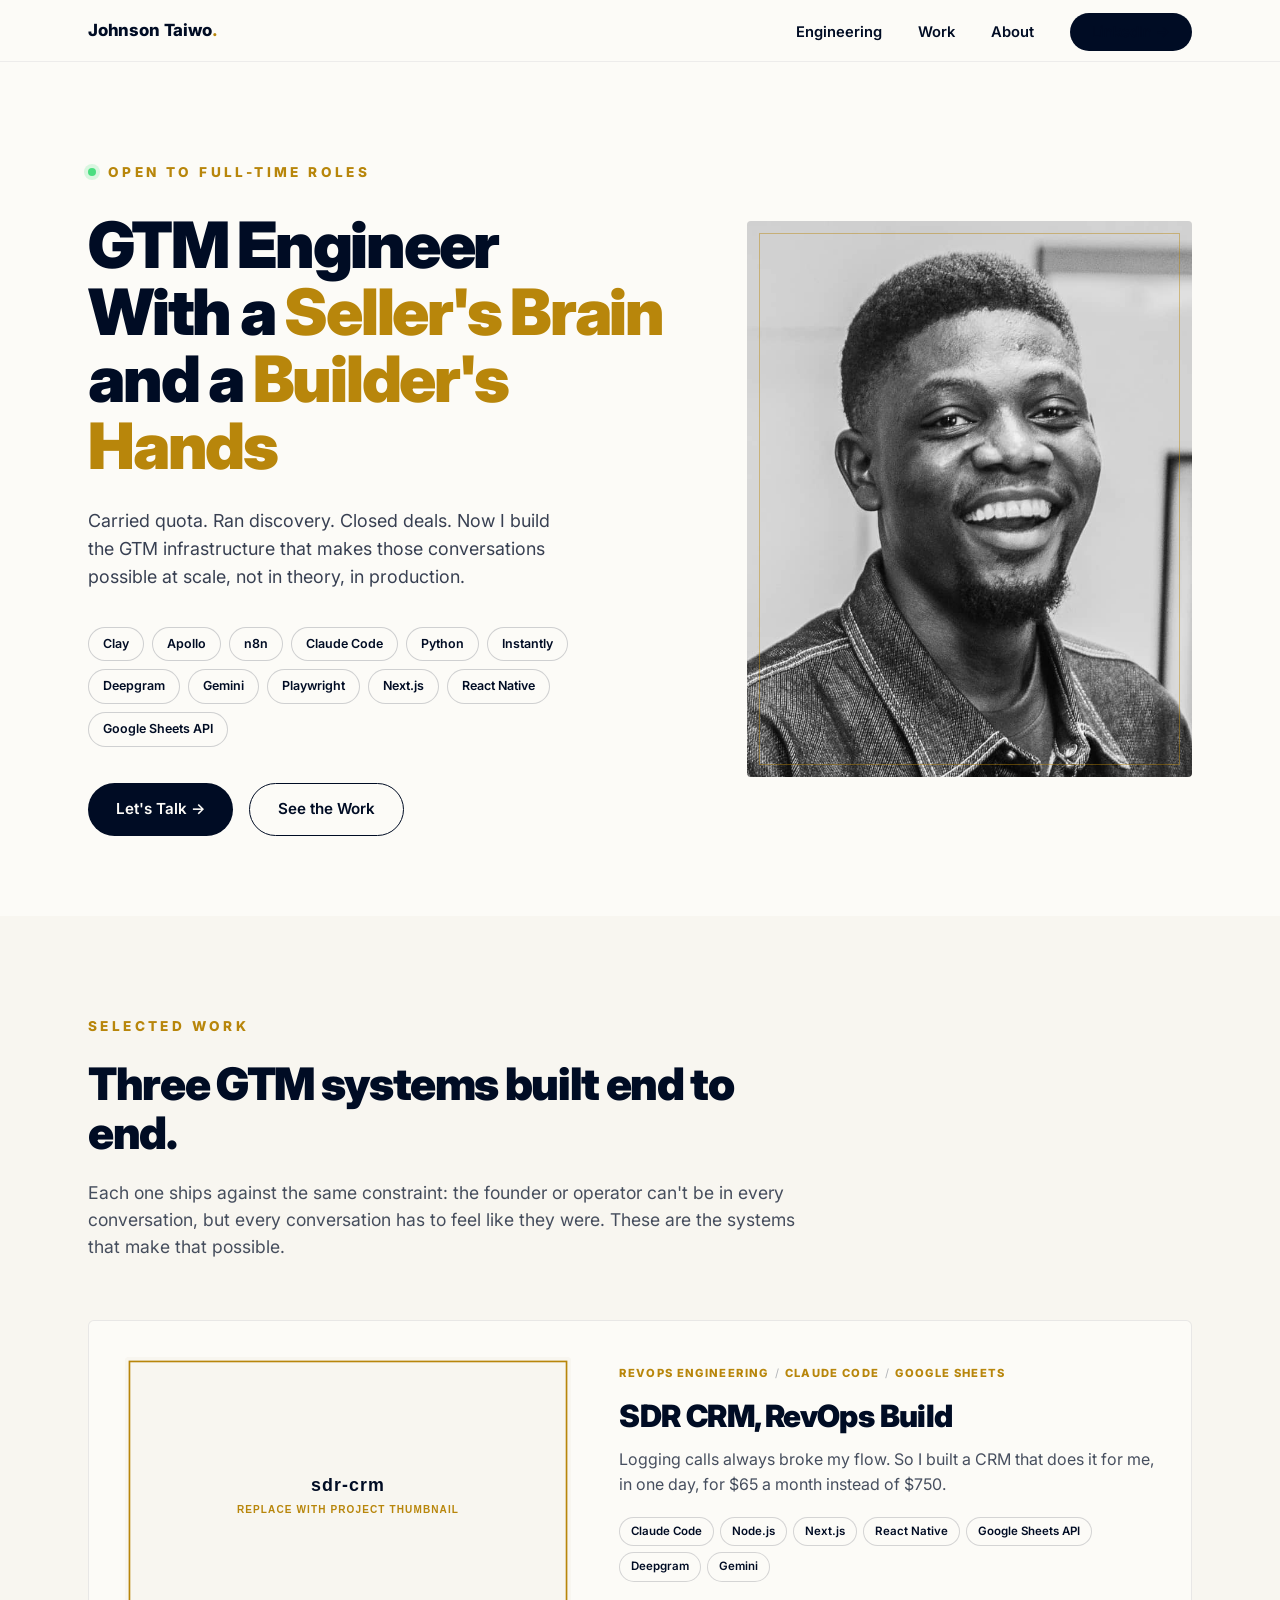
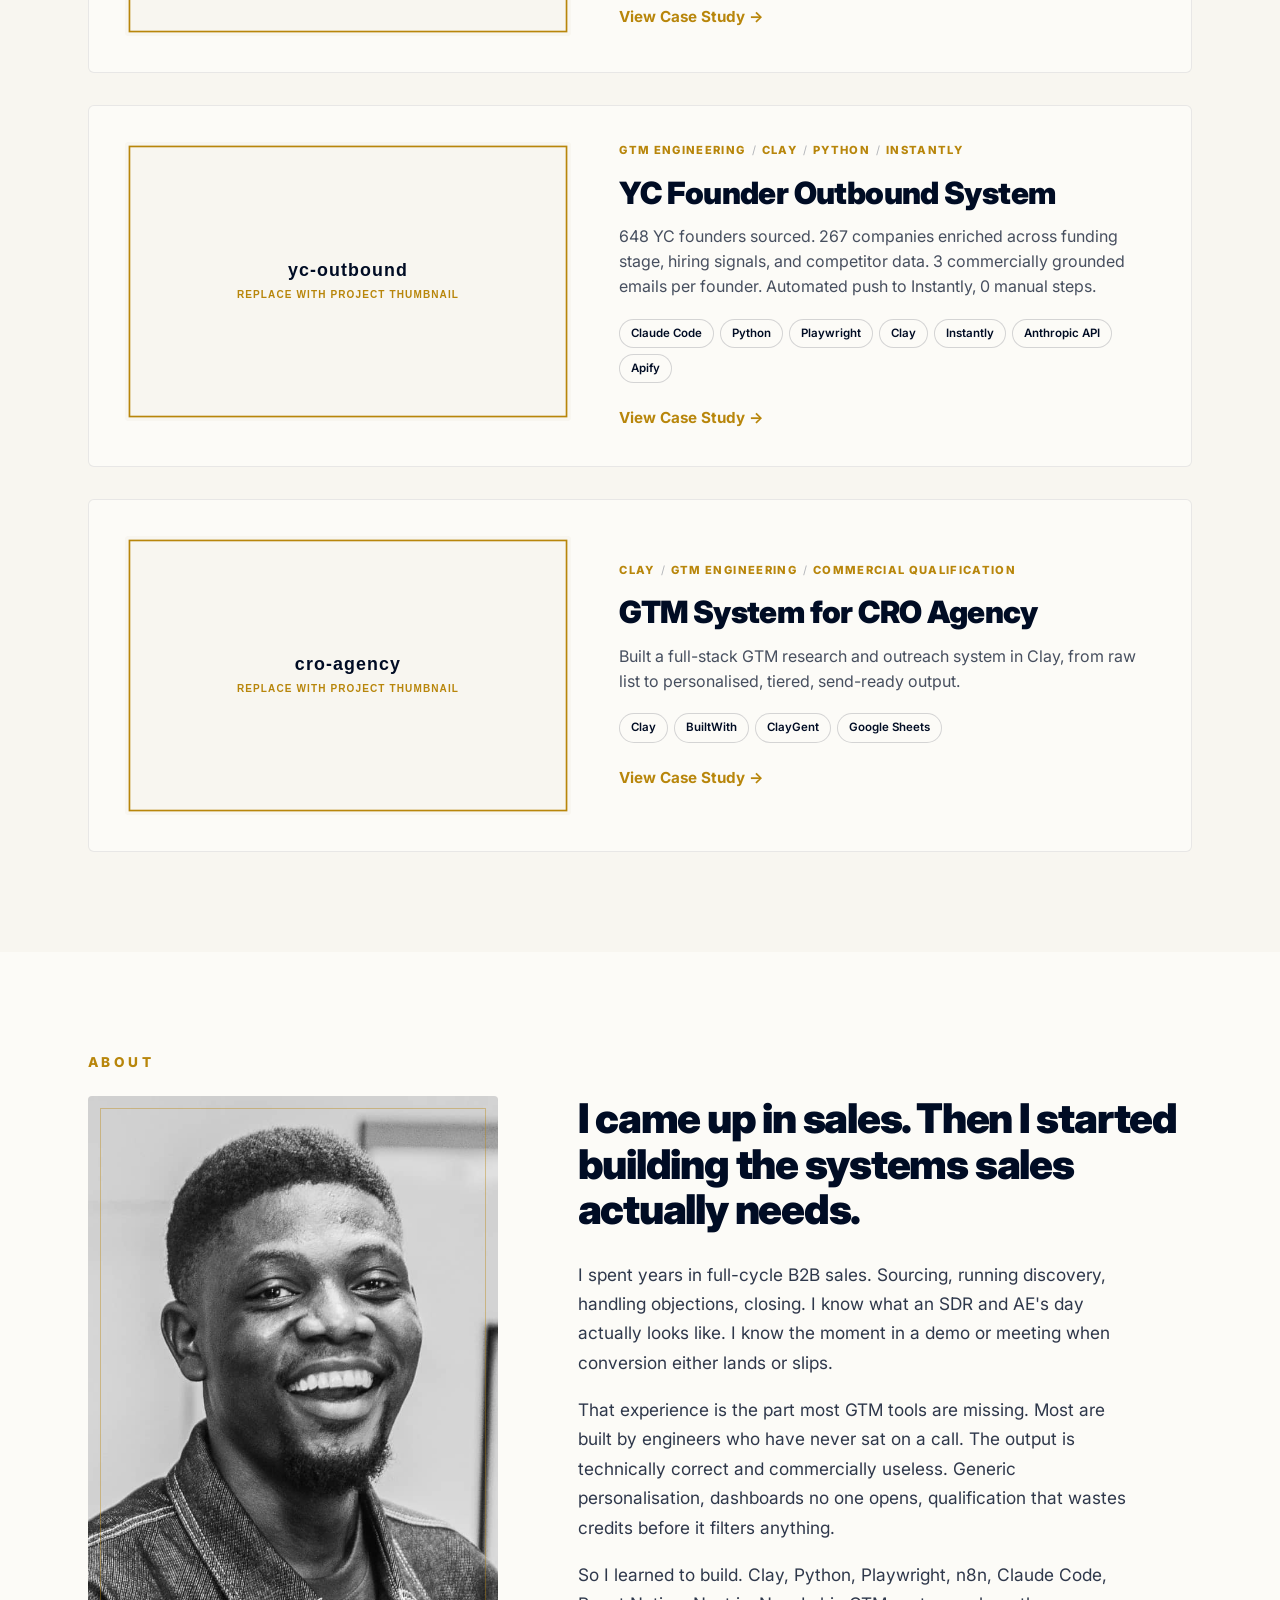
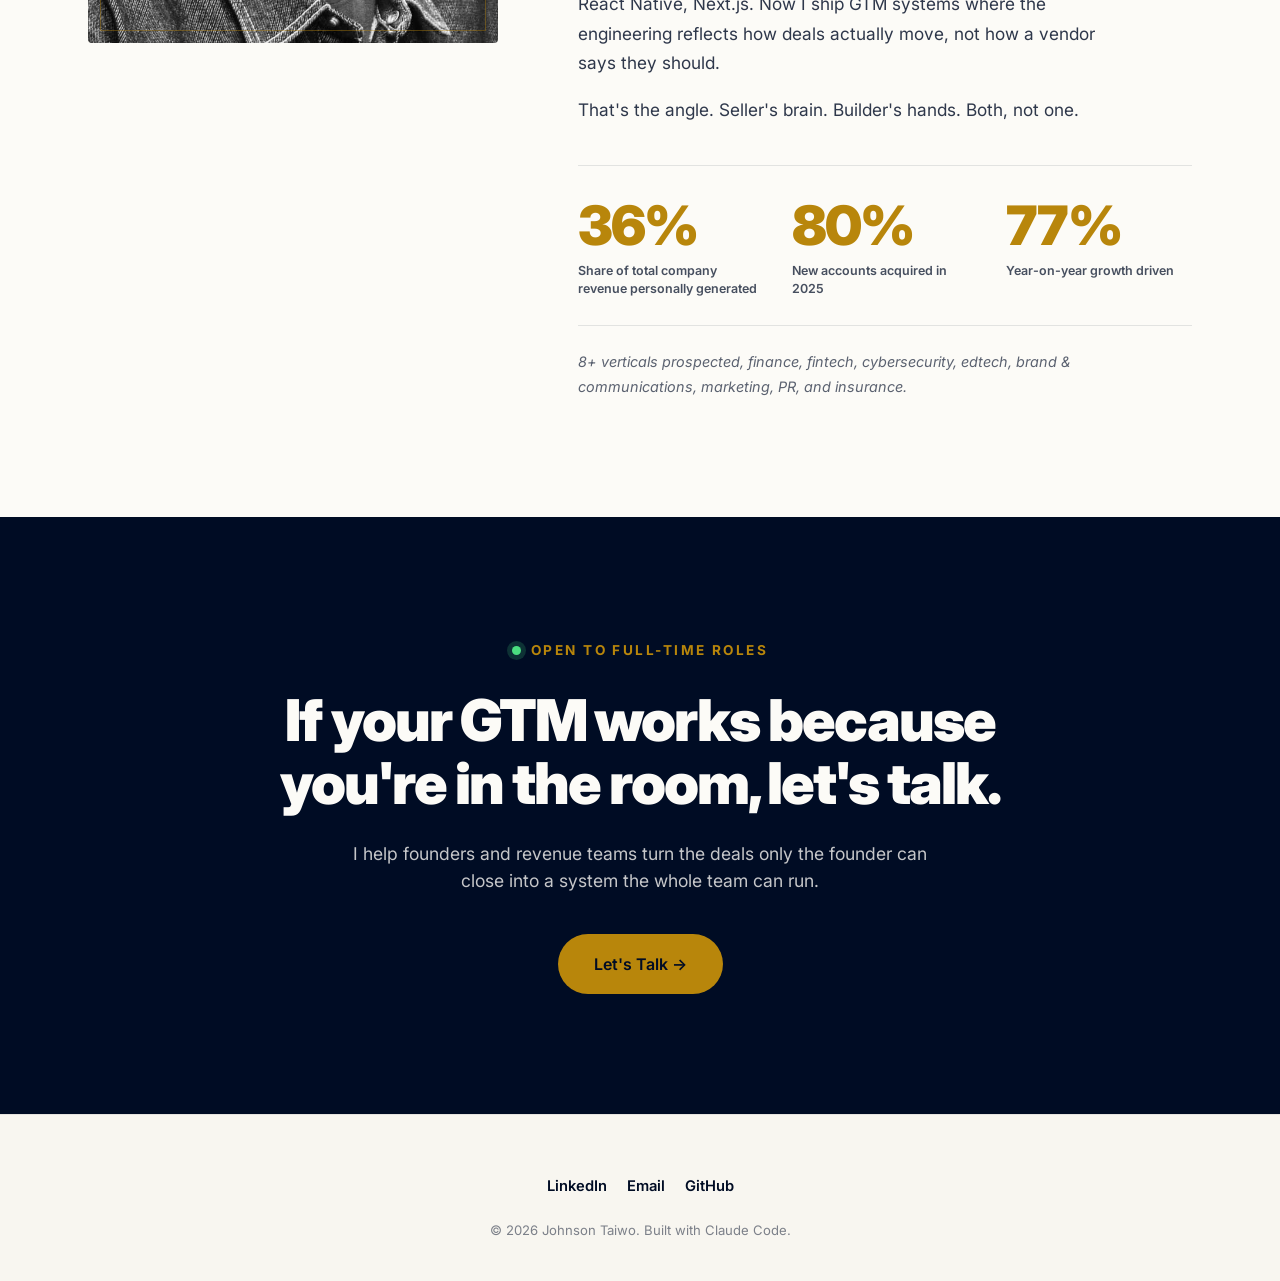
==== commit d1e5ef4a: "Rewrite SDR CRM case study around the seller's pain Lead with first-person SDR/AE friction, the one-" ====
--- a/index.html
+++ b/index.html
@@ -137,7 +137,7 @@
             </div>
             <h3 class="project-title">SDR CRM, RevOps Build</h3>
             <p class="project-desc">
-              Built a fully functional CRM with mobile app, web dashboard, and AI call summaries, for $23/month instead of $750.
+              Logging calls always broke my flow. So I built a CRM that does it for me, in one day, for $65 a month instead of $750.
             </p>
             <div class="project-tools">
               <span class="project-tool-pill">Claude Code</span>
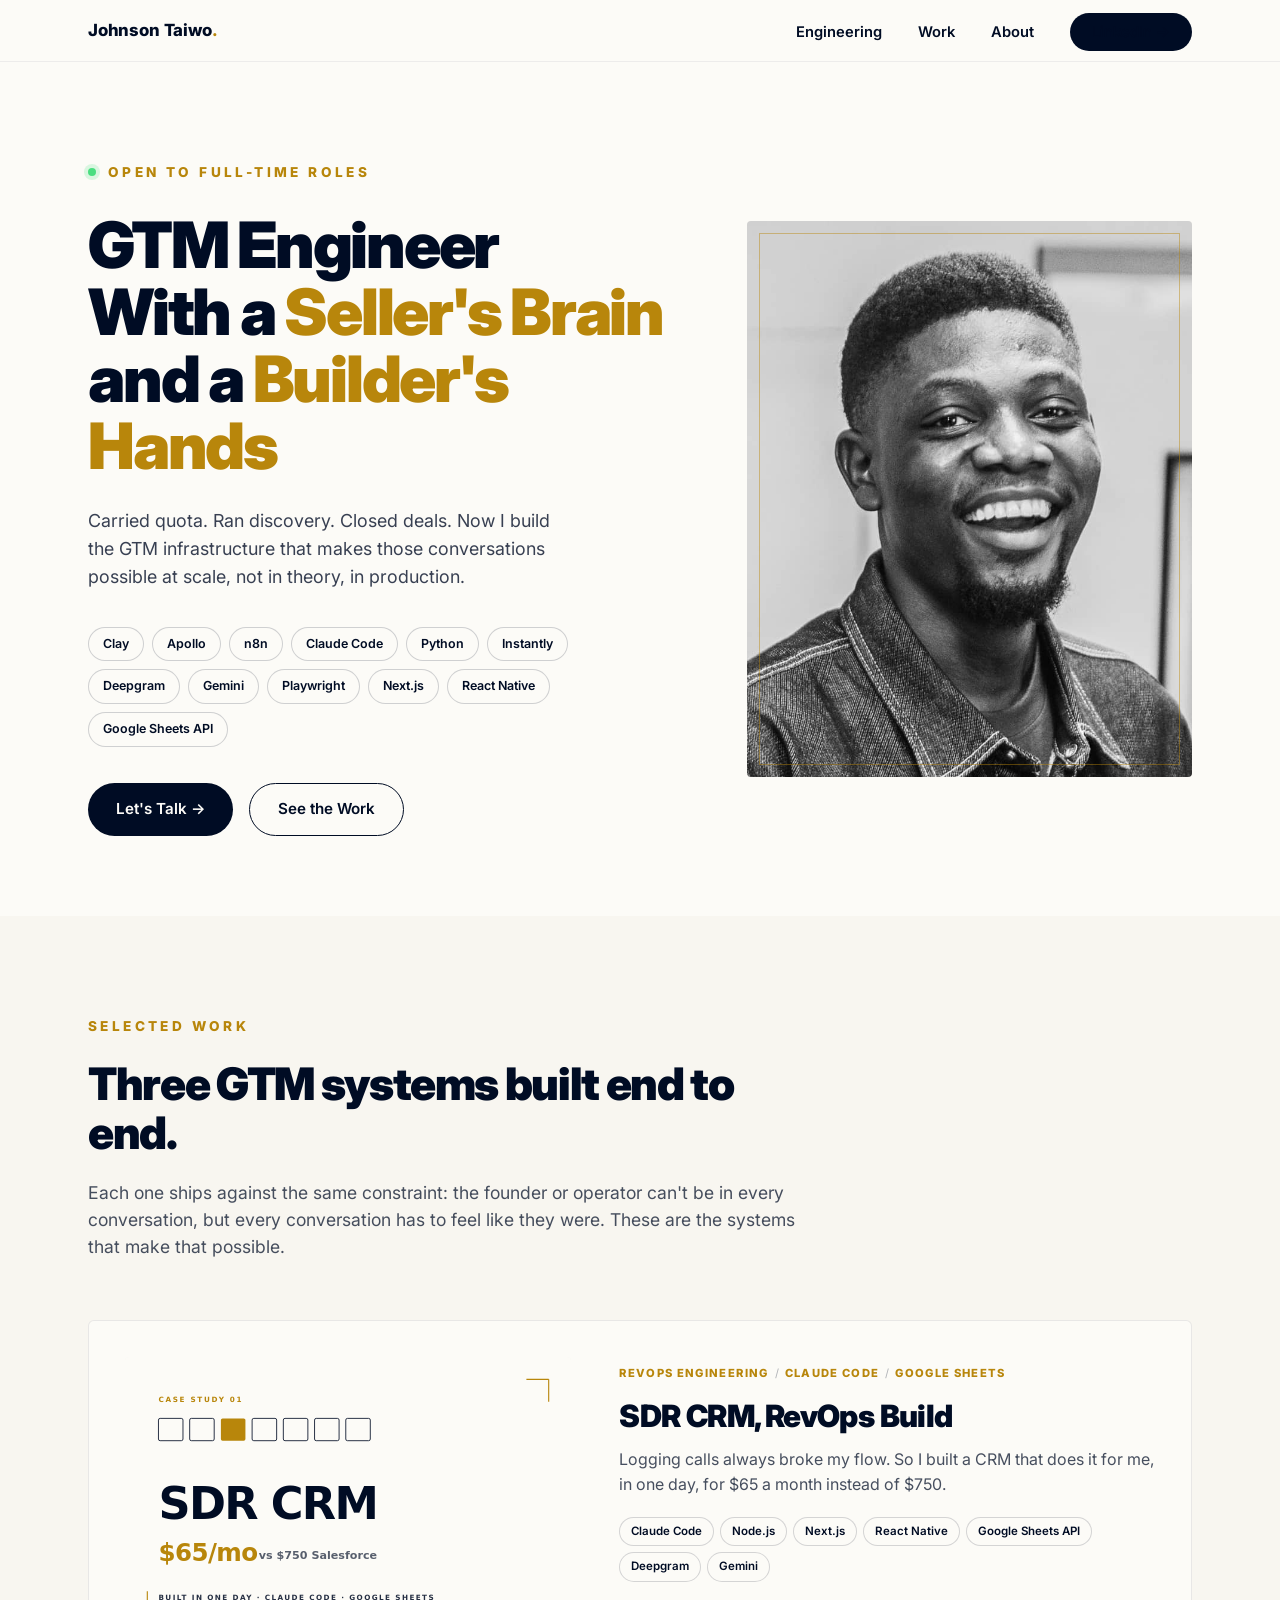
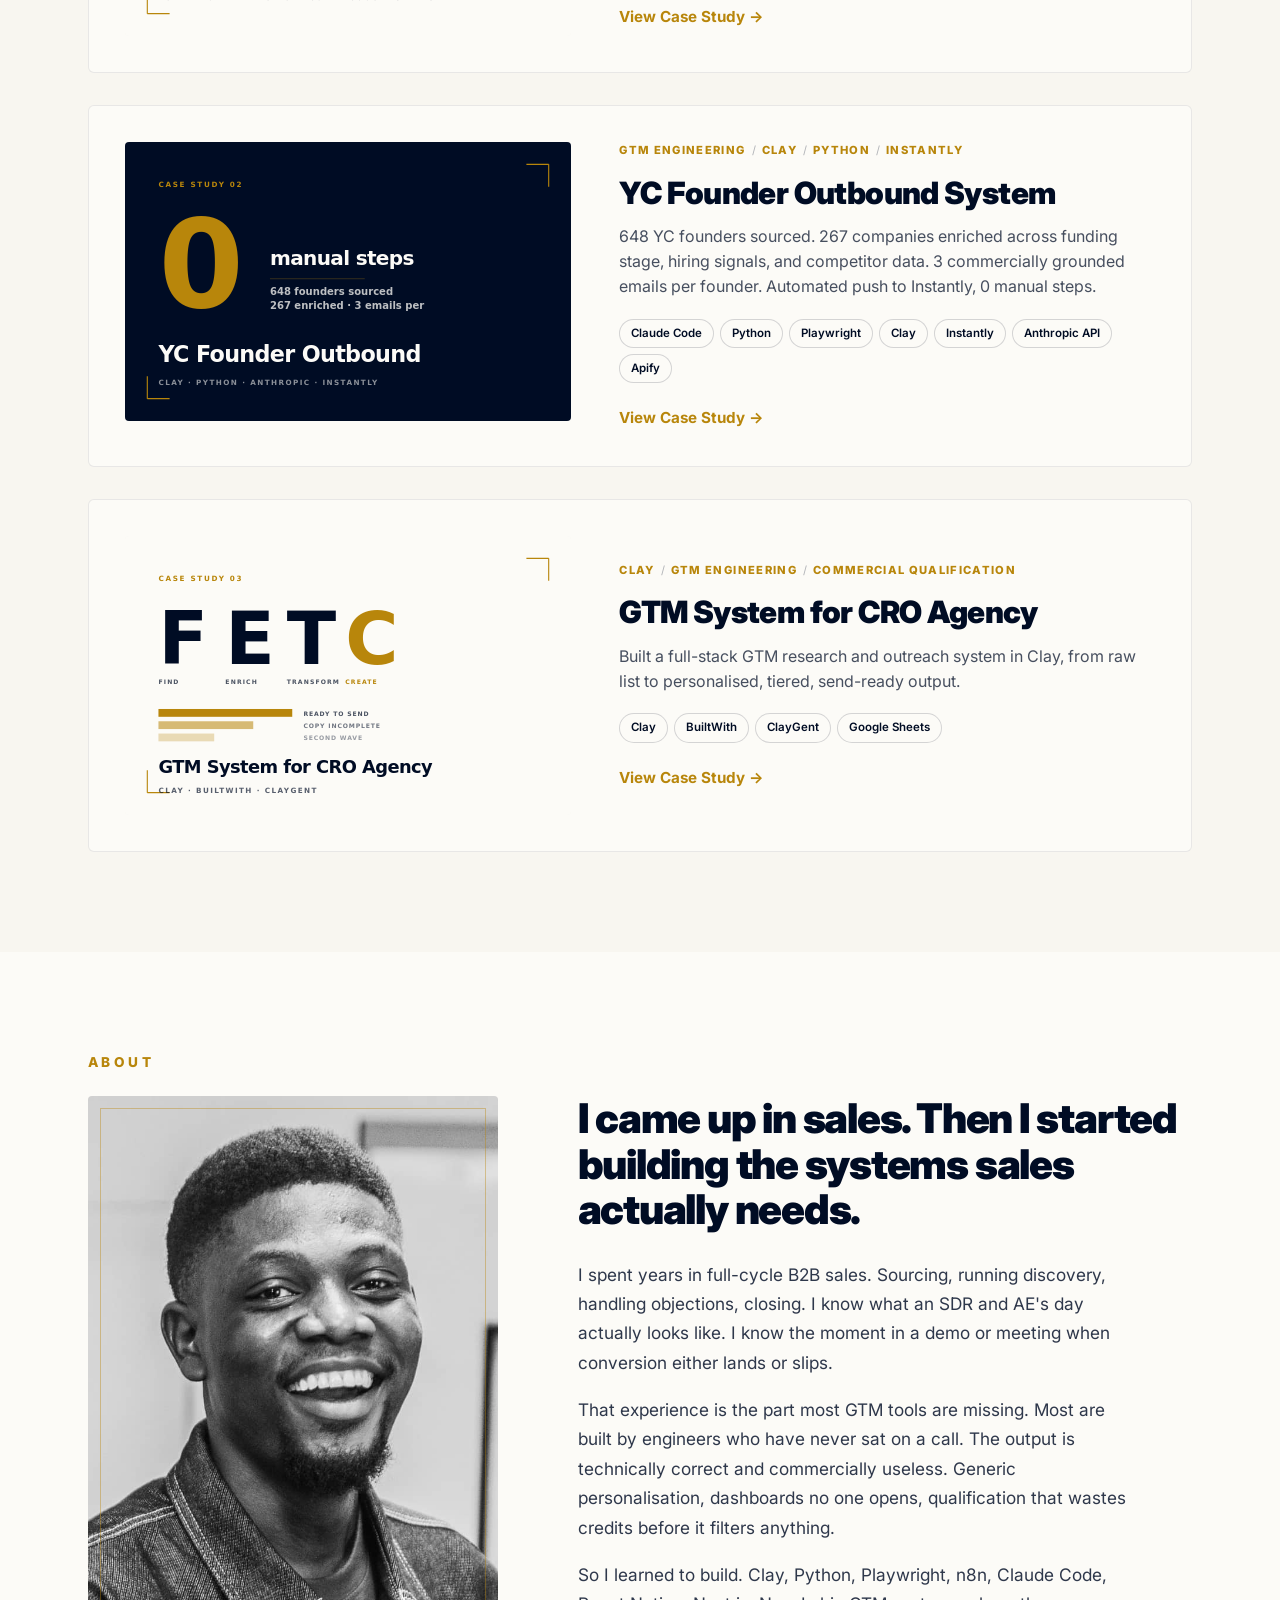
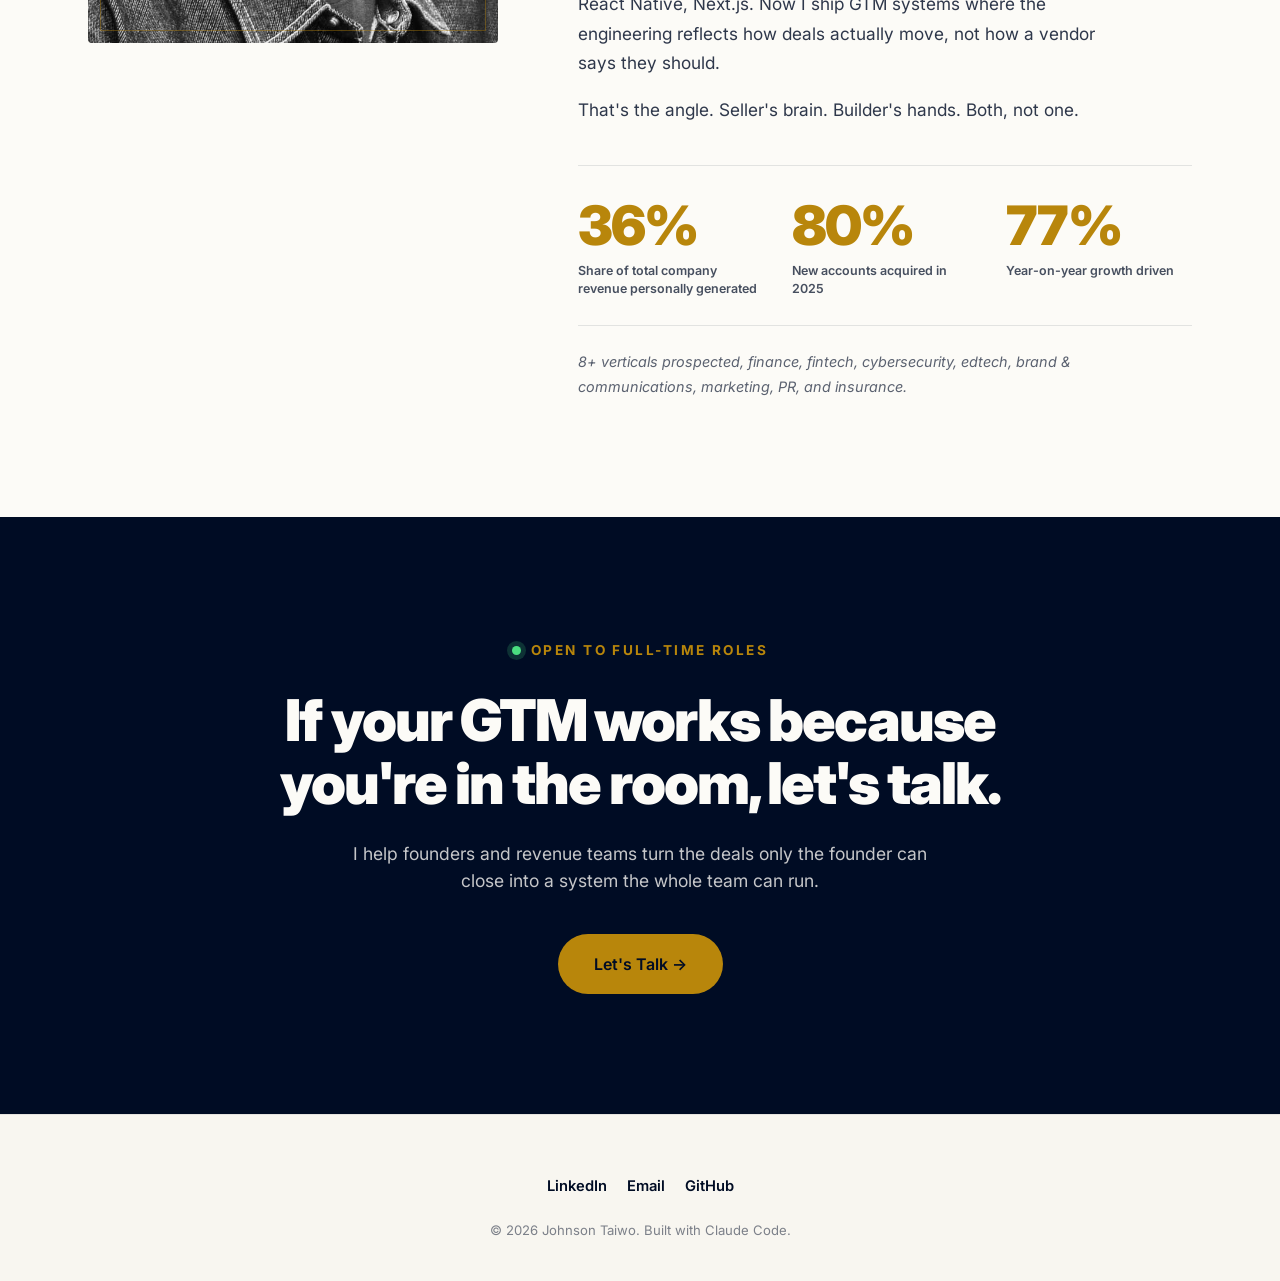
==== commit d099de52: "Replace mobile overlay menu with in-flow dropdown panel Convert the mobile menu from a position: fix" ====
--- a/index.html
+++ b/index.html
@@ -46,7 +46,6 @@
 
     <!-- Mobile menu overlay -->
     <div class="mobile-menu-overlay" id="mobileMenuOverlay">
-      <button class="close-menu" id="closeMenu" aria-label="Close menu">✕</button>
       <ul class="mobile-nav-links">
         <li><a href="#engineering">Engineering</a></li>
         <li><a href="#work">Work</a></li>
--- a/style.css
+++ b/style.css
@@ -127,7 +127,11 @@
   background: none;
   border: none;
   cursor: pointer;
-  padding: 8px;
+  padding: 12px;
+  min-width: 44px;
+  min-height: 44px;
+  touch-action: manipulation;
+  -webkit-tap-highlight-color: transparent;
 }
 
 .mobile-menu-toggle span {
@@ -136,45 +140,48 @@
   height: 2px;
   background: var(--navy);
   margin: 5px 0;
-  transition: 0.3s;
-}
+  transition: transform 0.25s, opacity 0.25s;
+  transform-origin: center;
+}
+
+.mobile-menu-toggle.active span:nth-child(1) { transform: translateY(7px) rotate(45deg); }
+.mobile-menu-toggle.active span:nth-child(2) { opacity: 0; }
+.mobile-menu-toggle.active span:nth-child(3) { transform: translateY(-7px) rotate(-45deg); }
 
 .mobile-menu-overlay {
   display: none;
-  position: fixed;
-  inset: 0;
   background: var(--navy);
-  z-index: 2000;
-  flex-direction: column;
-  align-items: center;
-  justify-content: center;
-}
-
-.mobile-menu-overlay.active { display: flex; }
-
-.mobile-menu-overlay .close-menu {
-  position: absolute;
-  top: 24px;
-  right: 24px;
-  background: none;
-  border: none;
-  color: var(--cream);
-  font-size: 1.6rem;
-  cursor: pointer;
-}
+  width: 100%;
+  border-top: 1px solid rgba(184, 134, 11, 0.2);
+}
+
+.mobile-menu-overlay.active { display: block; }
 
 .mobile-nav-links {
   list-style: none;
-  text-align: center;
-}
-
-.mobile-nav-links li { margin: 22px 0; }
+  text-align: left;
+  padding: 8px 24px 16px;
+}
+
+.mobile-nav-links li {
+  margin: 0;
+  border-bottom: 1px solid rgba(252, 251, 247, 0.08);
+}
+
+.mobile-nav-links li:last-child { border-bottom: none; }
 
 .mobile-nav-links a {
+  display: block;
+  padding: 16px 0;
   color: var(--cream);
-  font-size: 1.6rem;
-  font-weight: 800;
-  letter-spacing: -0.01em;
+  font-size: 1.15rem;
+  font-weight: 700;
+  letter-spacing: 0;
+  cursor: pointer;
+  touch-action: manipulation;
+  -webkit-tap-highlight-color: rgba(184, 134, 11, 0.18);
+  max-width: 100%;
+  overflow-wrap: break-word;
 }
 
 .mobile-nav-links a.gold { color: var(--gold); }
@@ -627,11 +634,14 @@
 @media (max-width: 768px) {
   body { overflow-x: hidden; width: 100%; max-width: 100%; }
 
+  img, video, svg, iframe { max-width: 100%; height: auto; }
+
   .container {
     padding: 0 24px !important;
     box-sizing: border-box;
     width: 100%;
     max-width: 100%;
+    overflow-x: hidden;
   }
 
   .section { padding: 70px 0; }
@@ -724,3 +734,16 @@
   /* Hide numerical case study indices on mobile */
   .index { display: none; }
 }
+
+/* ============================================================
+   VERY SMALL SCREENS — @media (max-width: 380px)
+   Tighter gutters and slightly smaller menu type on the smallest phones
+   ============================================================ */
+
+@media (max-width: 380px) {
+  .nav-content { padding: 14px 16px; }
+  .container { padding: 0 16px !important; }
+  .cs-article-container { padding: 0 16px; }
+  .mobile-nav-links { padding: 8px 16px 16px; }
+  .mobile-nav-links a { font-size: 1.05rem; padding: 14px 0; }
+}
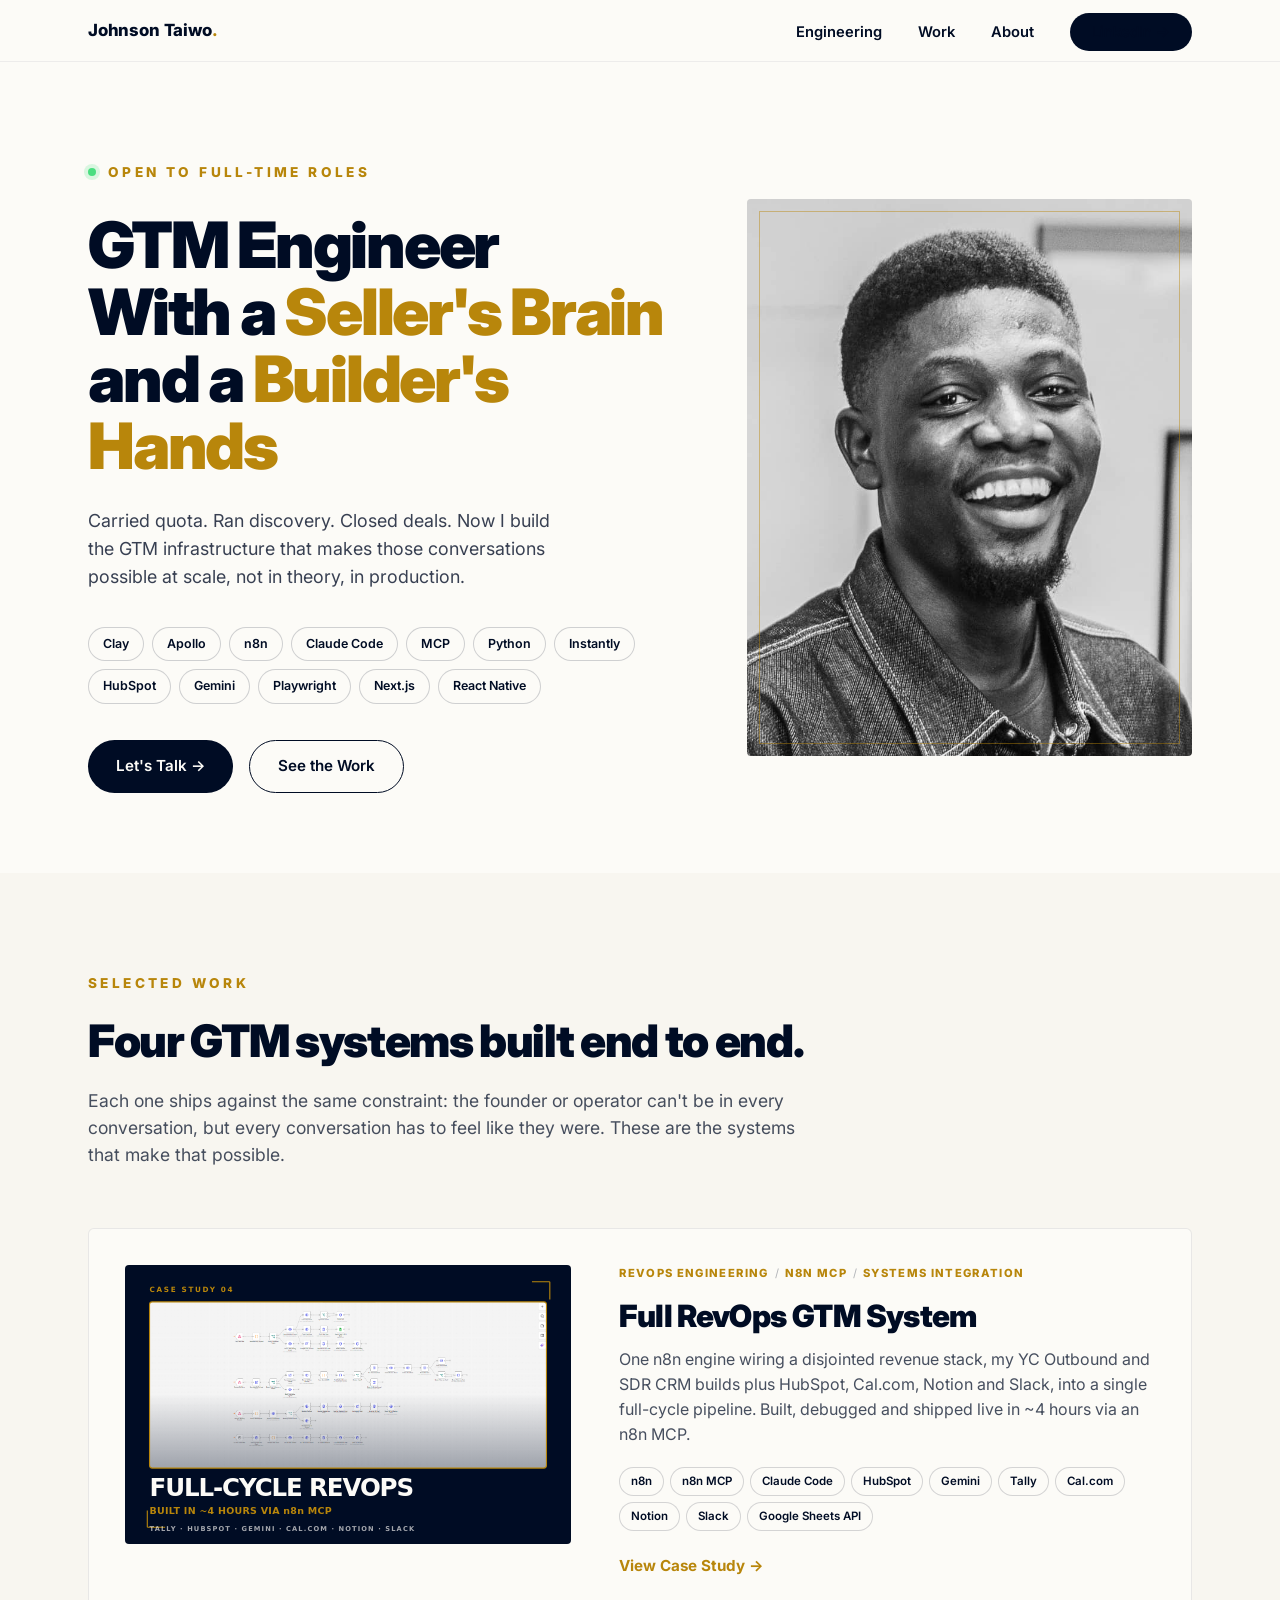
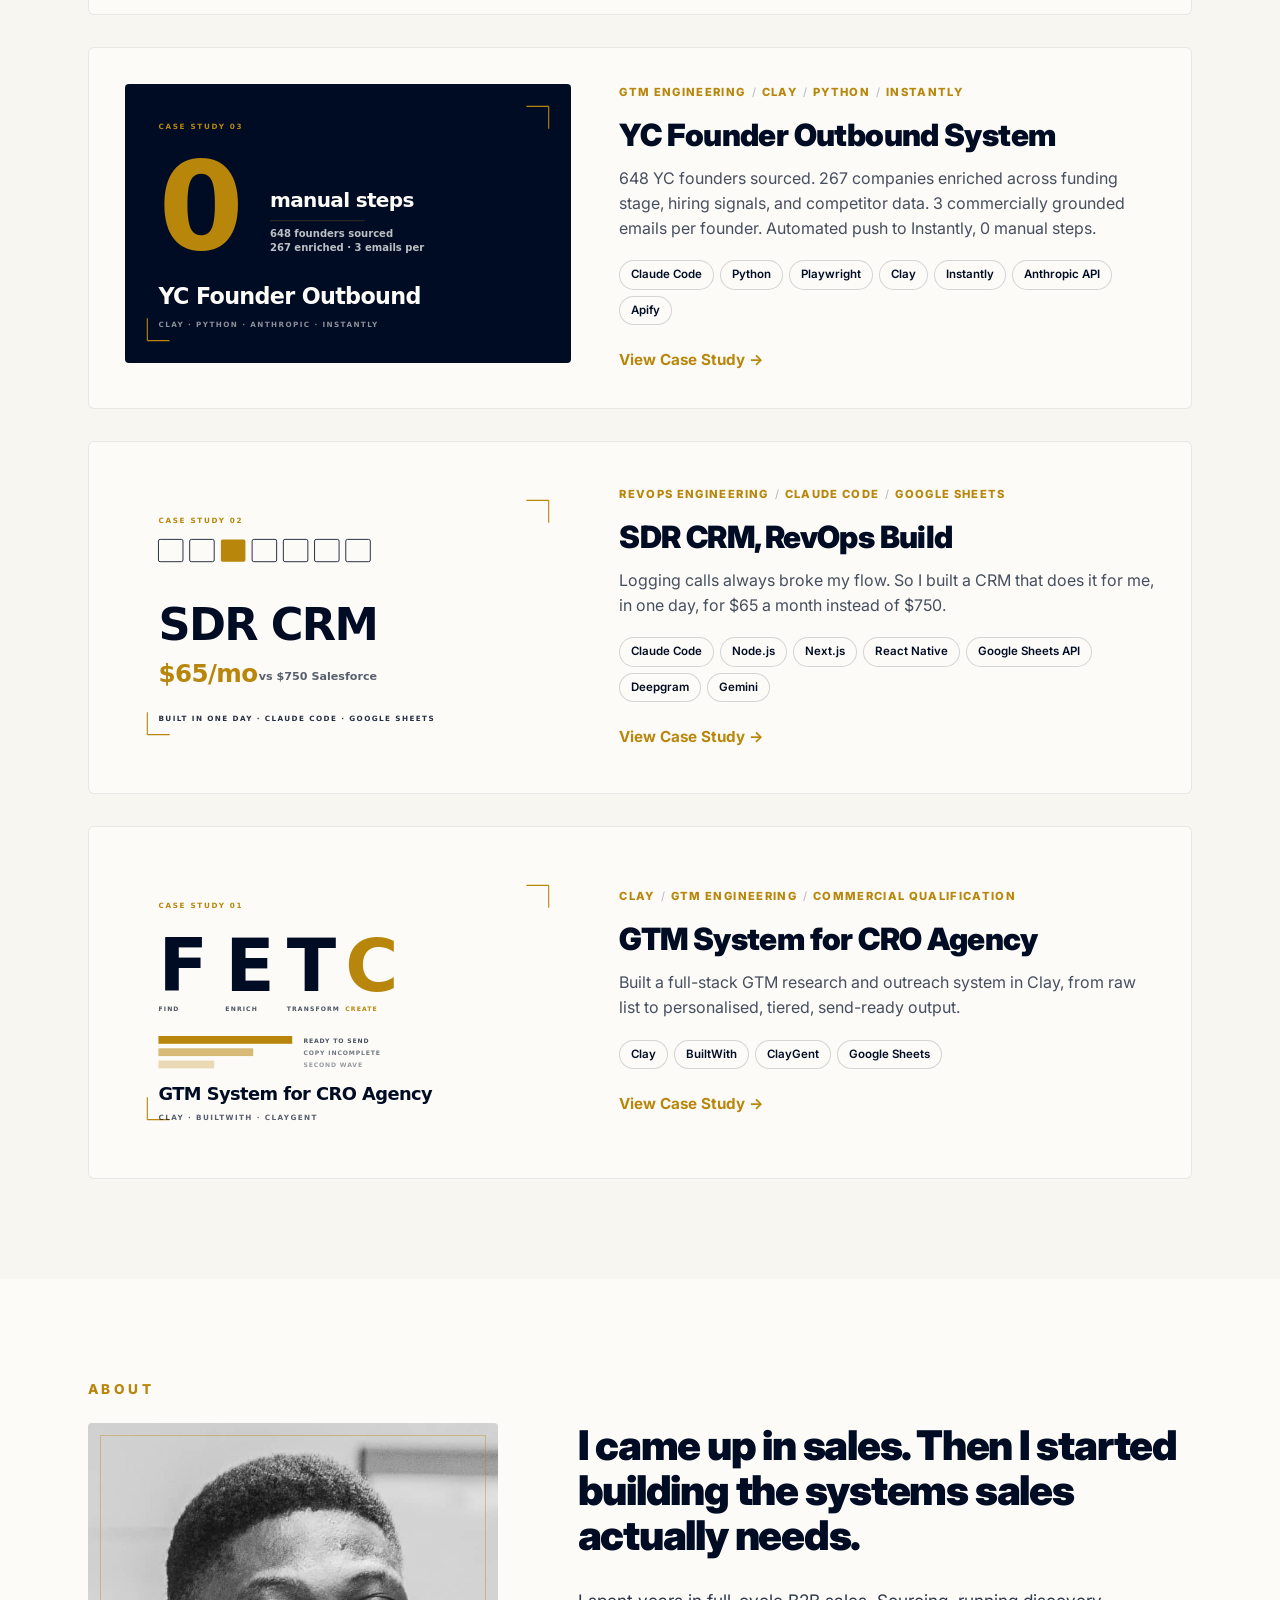
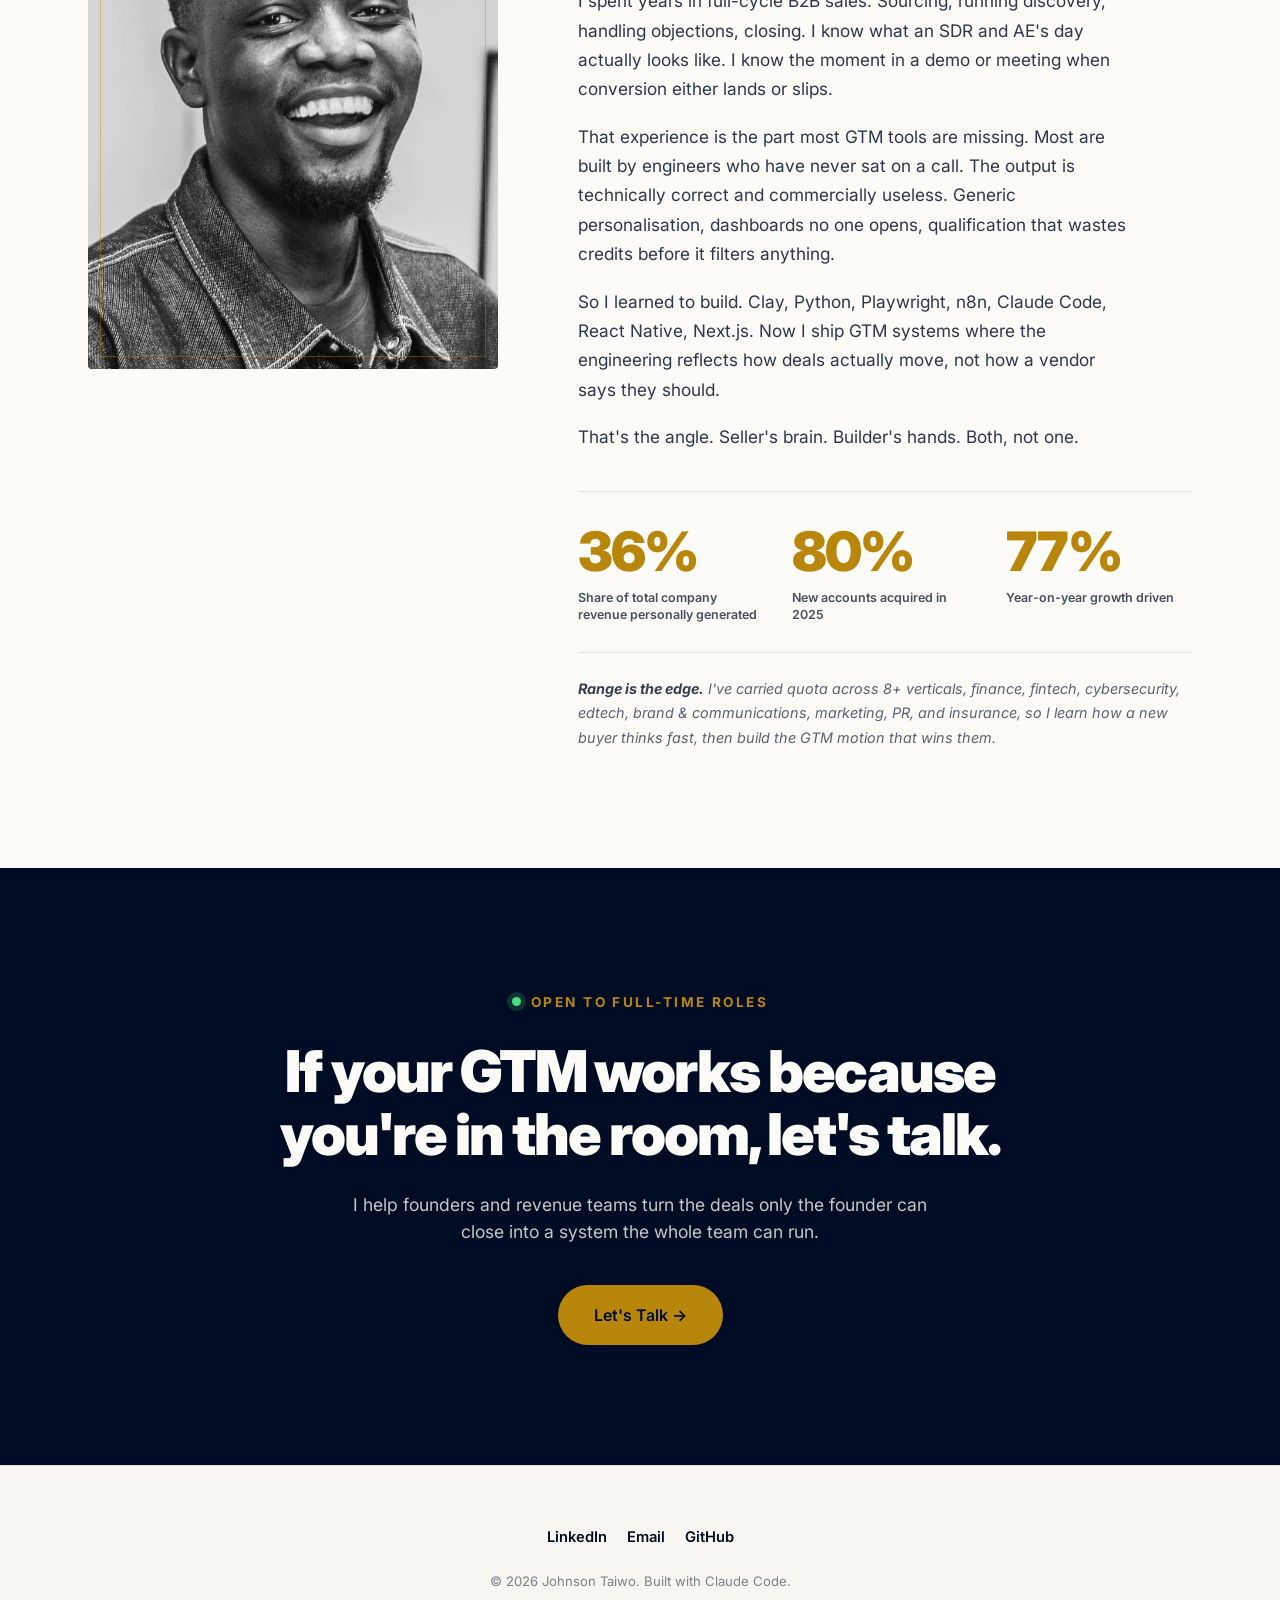
==== commit 4f1773ab: "Add Full RevOps GTM System case study; reorder and renumber work - New case study: Full RevOps GTM S" ====
--- a/index.html
+++ b/index.html
@@ -82,14 +82,14 @@
             <span class="tool-badge">Apollo</span>
             <span class="tool-badge">n8n</span>
             <span class="tool-badge">Claude Code</span>
+            <span class="tool-badge">MCP</span>
             <span class="tool-badge">Python</span>
             <span class="tool-badge">Instantly</span>
-            <span class="tool-badge">Deepgram</span>
+            <span class="tool-badge">HubSpot</span>
             <span class="tool-badge">Gemini</span>
             <span class="tool-badge">Playwright</span>
             <span class="tool-badge">Next.js</span>
             <span class="tool-badge">React Native</span>
-            <span class="tool-badge">Google Sheets API</span>
           </div>
 
           <div class="hero-cta-row">
@@ -115,13 +115,78 @@
       <div class="section-label reveal-up">Selected Work</div>
 
       <div class="work-intro reveal-up">
-        <h2>Three GTM systems built end to end.</h2>
+        <h2>Four GTM systems built end to end.</h2>
         <p>Each one ships against the same constraint: the founder or operator can't be in every conversation, but every conversation has to feel like they were. These are the systems that make that possible.</p>
       </div>
 
       <div class="project-list">
 
         <!-- Project 1 -->
+        <article class="project-card reveal-up">
+          <div class="project-thumb">
+            <img src="assets/project-full-revops-thumb.svg" alt="Full RevOps GTM System project thumbnail">
+          </div>
+          <div class="project-body">
+            <div class="project-tags">
+              <span class="project-tag">RevOps Engineering</span>
+              <span class="project-tag-divider">/</span>
+              <span class="project-tag">n8n MCP</span>
+              <span class="project-tag-divider">/</span>
+              <span class="project-tag">Systems Integration</span>
+            </div>
+            <h3 class="project-title">Full RevOps GTM System</h3>
+            <p class="project-desc">
+              One n8n engine wiring a disjointed revenue stack, my YC Outbound and SDR CRM builds plus HubSpot, Cal.com, Notion and Slack, into a single full-cycle pipeline. Built, debugged and shipped live in ~4 hours via an n8n MCP.
+            </p>
+            <div class="project-tools">
+              <span class="project-tool-pill">n8n</span>
+              <span class="project-tool-pill">n8n MCP</span>
+              <span class="project-tool-pill">Claude Code</span>
+              <span class="project-tool-pill">HubSpot</span>
+              <span class="project-tool-pill">Gemini</span>
+              <span class="project-tool-pill">Tally</span>
+              <span class="project-tool-pill">Cal.com</span>
+              <span class="project-tool-pill">Notion</span>
+              <span class="project-tool-pill">Slack</span>
+              <span class="project-tool-pill">Google Sheets API</span>
+            </div>
+            <a href="case-study-full-revops.html" class="project-link">View Case Study →</a>
+          </div>
+        </article>
+
+        <!-- Project 2 -->
+        <article class="project-card reveal-up">
+          <div class="project-thumb">
+            <img src="assets/project-yc-outbound-thumb.svg" alt="YC Outbound project thumbnail">
+          </div>
+          <div class="project-body">
+            <div class="project-tags">
+              <span class="project-tag">GTM Engineering</span>
+              <span class="project-tag-divider">/</span>
+              <span class="project-tag">Clay</span>
+              <span class="project-tag-divider">/</span>
+              <span class="project-tag">Python</span>
+              <span class="project-tag-divider">/</span>
+              <span class="project-tag">Instantly</span>
+            </div>
+            <h3 class="project-title">YC Founder Outbound System</h3>
+            <p class="project-desc">
+              648 YC founders sourced. 267 companies enriched across funding stage, hiring signals, and competitor data. 3 commercially grounded emails per founder. Automated push to Instantly, 0 manual steps.
+            </p>
+            <div class="project-tools">
+              <span class="project-tool-pill">Claude Code</span>
+              <span class="project-tool-pill">Python</span>
+              <span class="project-tool-pill">Playwright</span>
+              <span class="project-tool-pill">Clay</span>
+              <span class="project-tool-pill">Instantly</span>
+              <span class="project-tool-pill">Anthropic API</span>
+              <span class="project-tool-pill">Apify</span>
+            </div>
+            <a href="case-study-yc-outbound.html" class="project-link">View Case Study →</a>
+          </div>
+        </article>
+
+        <!-- Project 3 -->
         <article class="project-card reveal-up">
           <div class="project-thumb">
             <img src="assets/project-sdr-crm-thumb.svg" alt="SDR CRM project thumbnail">
@@ -151,39 +216,7 @@
           </div>
         </article>
 
-        <!-- Project 2 -->
-        <article class="project-card reveal-up">
-          <div class="project-thumb">
-            <img src="assets/project-yc-outbound-thumb.svg" alt="YC Outbound project thumbnail">
-          </div>
-          <div class="project-body">
-            <div class="project-tags">
-              <span class="project-tag">GTM Engineering</span>
-              <span class="project-tag-divider">/</span>
-              <span class="project-tag">Clay</span>
-              <span class="project-tag-divider">/</span>
-              <span class="project-tag">Python</span>
-              <span class="project-tag-divider">/</span>
-              <span class="project-tag">Instantly</span>
-            </div>
-            <h3 class="project-title">YC Founder Outbound System</h3>
-            <p class="project-desc">
-              648 YC founders sourced. 267 companies enriched across funding stage, hiring signals, and competitor data. 3 commercially grounded emails per founder. Automated push to Instantly, 0 manual steps.
-            </p>
-            <div class="project-tools">
-              <span class="project-tool-pill">Claude Code</span>
-              <span class="project-tool-pill">Python</span>
-              <span class="project-tool-pill">Playwright</span>
-              <span class="project-tool-pill">Clay</span>
-              <span class="project-tool-pill">Instantly</span>
-              <span class="project-tool-pill">Anthropic API</span>
-              <span class="project-tool-pill">Apify</span>
-            </div>
-            <a href="case-study-yc-outbound.html" class="project-link">View Case Study →</a>
-          </div>
-        </article>
-
-        <!-- Project 3 -->
+        <!-- Project 4 -->
         <article class="project-card reveal-up">
           <div class="project-thumb">
             <img src="assets/project-cro-agency-thumb.svg" alt="CRO Agency GTM project thumbnail">
@@ -261,7 +294,7 @@
           </div>
 
           <p class="about-verticals">
-            8+ verticals prospected, finance, fintech, cybersecurity, edtech, brand &amp; communications, marketing, PR, and insurance.
+            <strong>Range is the edge.</strong> I've carried quota across 8+ verticals, finance, fintech, cybersecurity, edtech, brand &amp; communications, marketing, PR, and insurance, so I learn how a new buyer thinks fast, then build the GTM motion that wins them.
           </p>
         </div>
       </div>
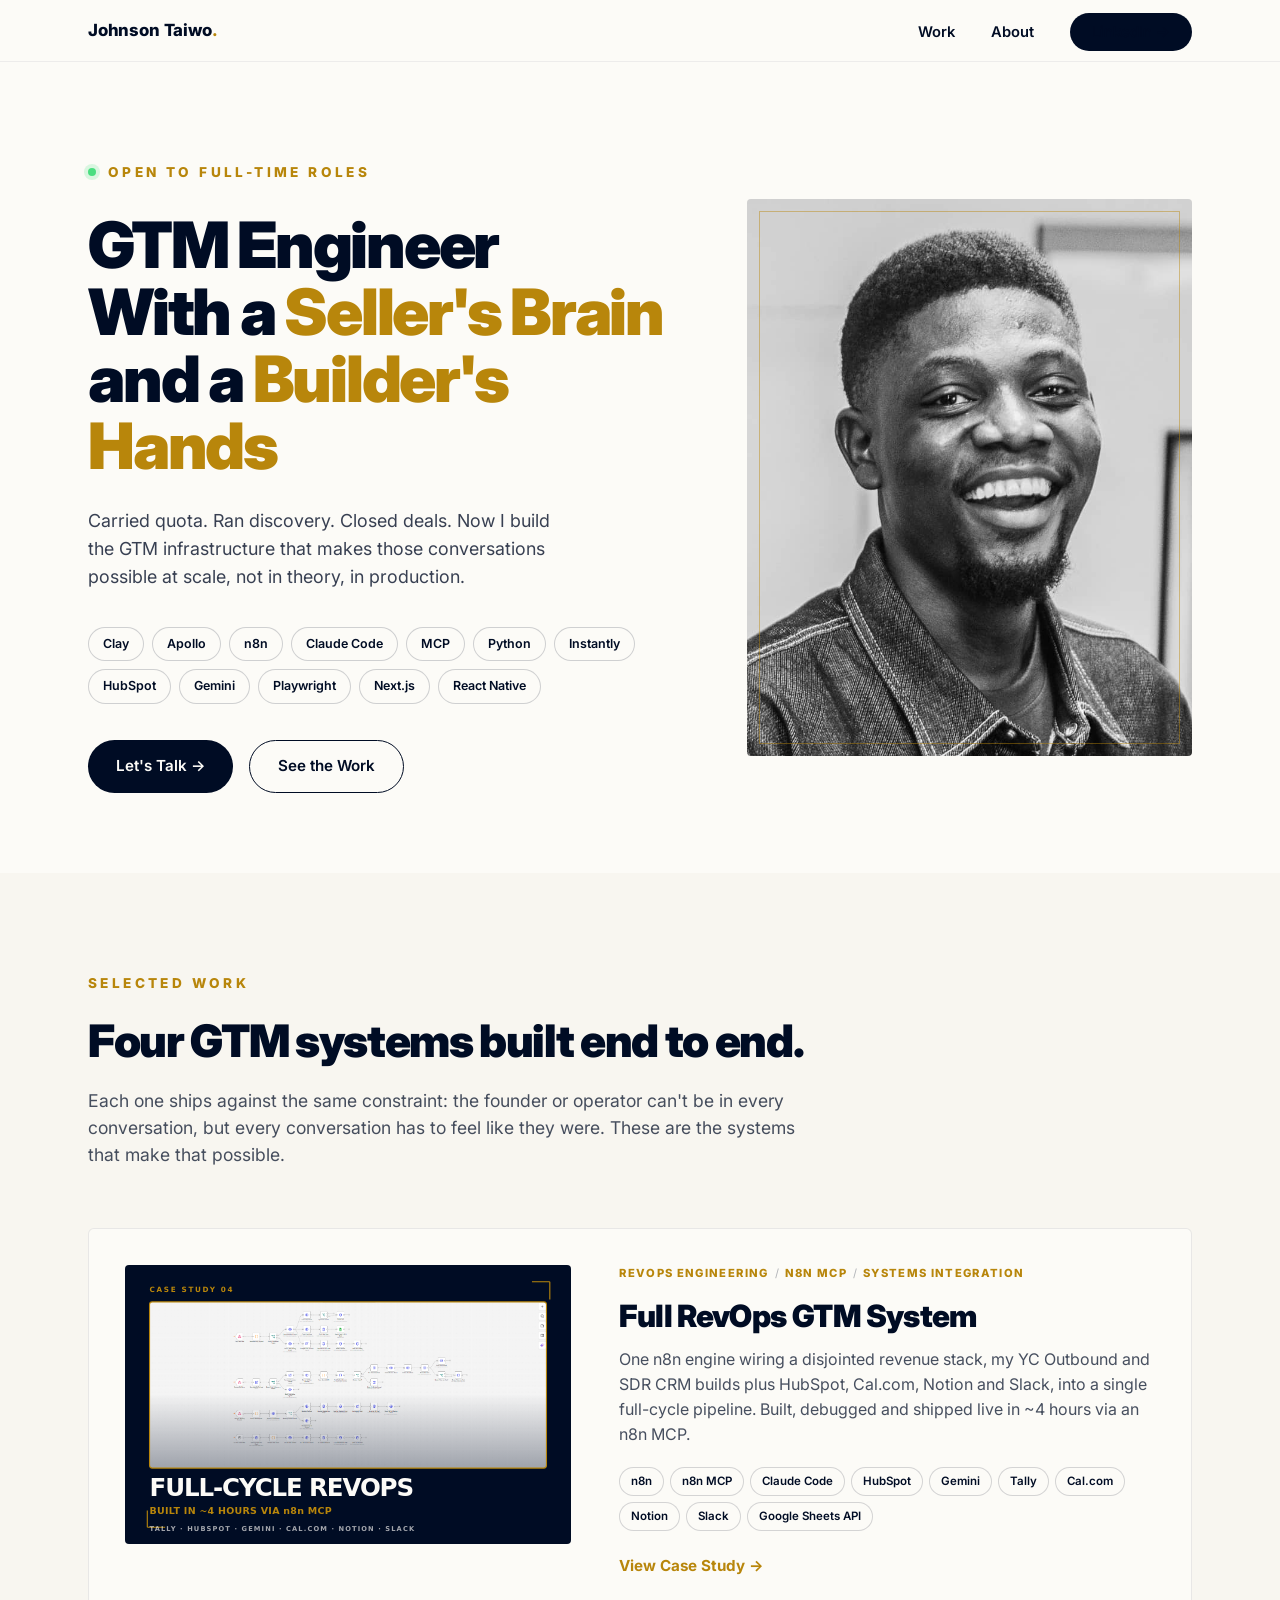
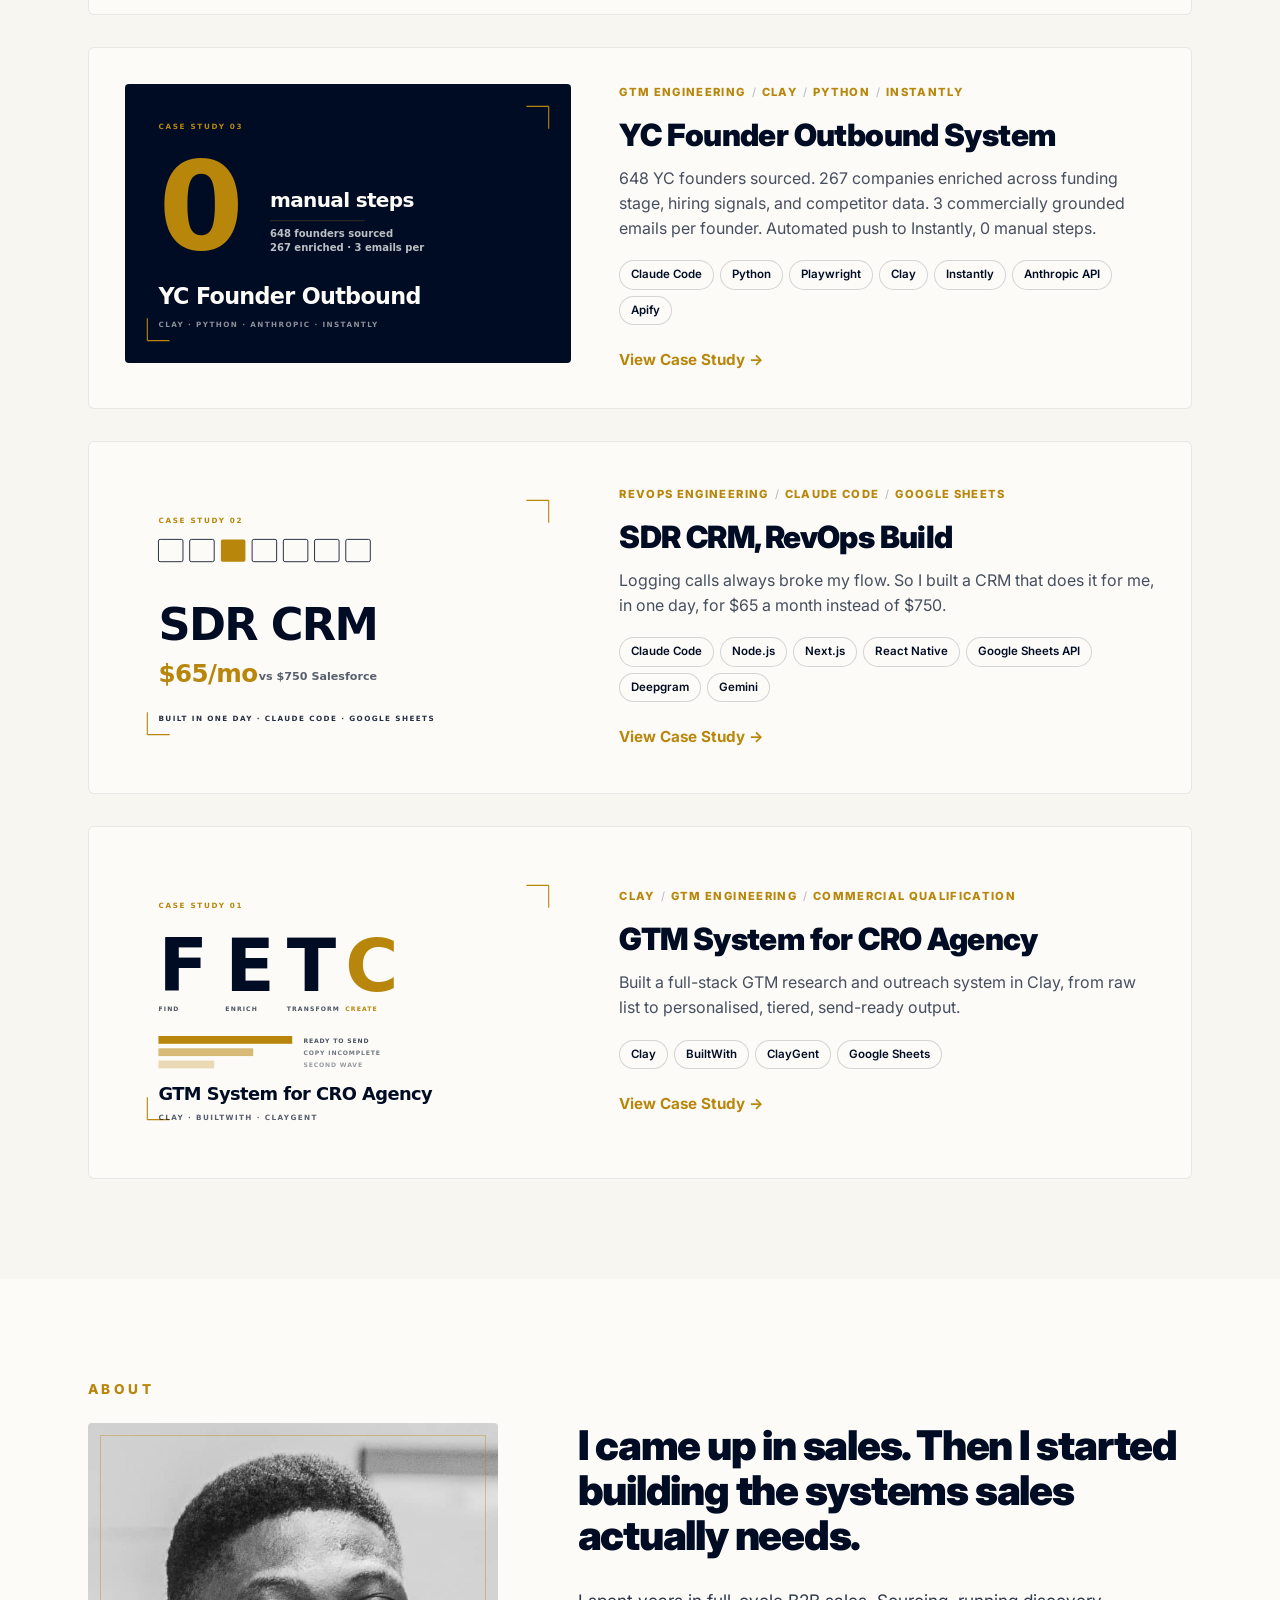
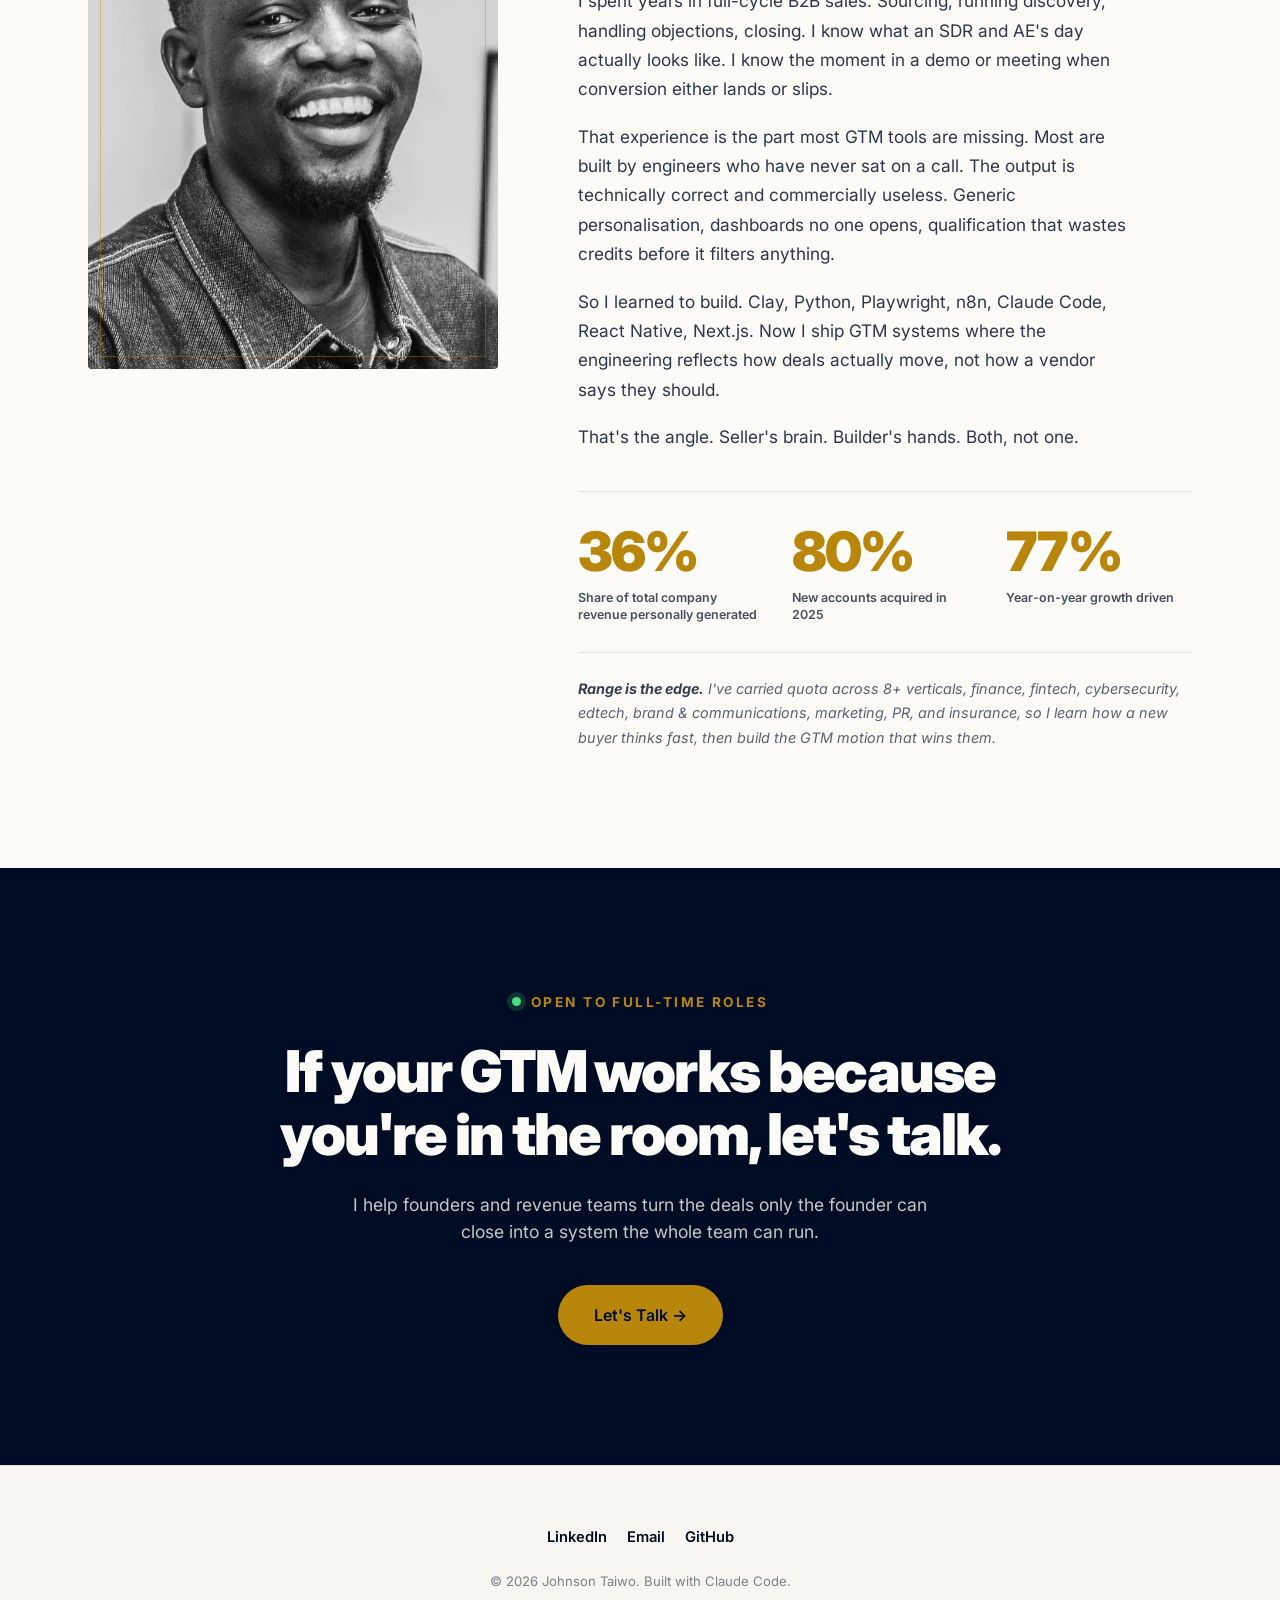
==== commit b9c621e2: "Remove broken Engineering nav link (no matching section) Co-Authored-By: Claude Opus 4.8 (1M context" ====
--- a/index.html
+++ b/index.html
@@ -30,7 +30,6 @@
 
       <nav>
         <ul class="nav-links">
-          <li><a href="#engineering">Engineering</a></li>
           <li><a href="#work">Work</a></li>
           <li><a href="#about">About</a></li>
           <li>
@@ -47,7 +46,6 @@
     <!-- Mobile menu overlay -->
     <div class="mobile-menu-overlay" id="mobileMenuOverlay">
       <ul class="mobile-nav-links">
-        <li><a href="#engineering">Engineering</a></li>
         <li><a href="#work">Work</a></li>
         <li><a href="#about">About</a></li>
         <li><a href="https://www.linkedin.com/in/johnson-taiwo/" target="_blank" rel="noopener" class="gold">LinkedIn →</a></li>
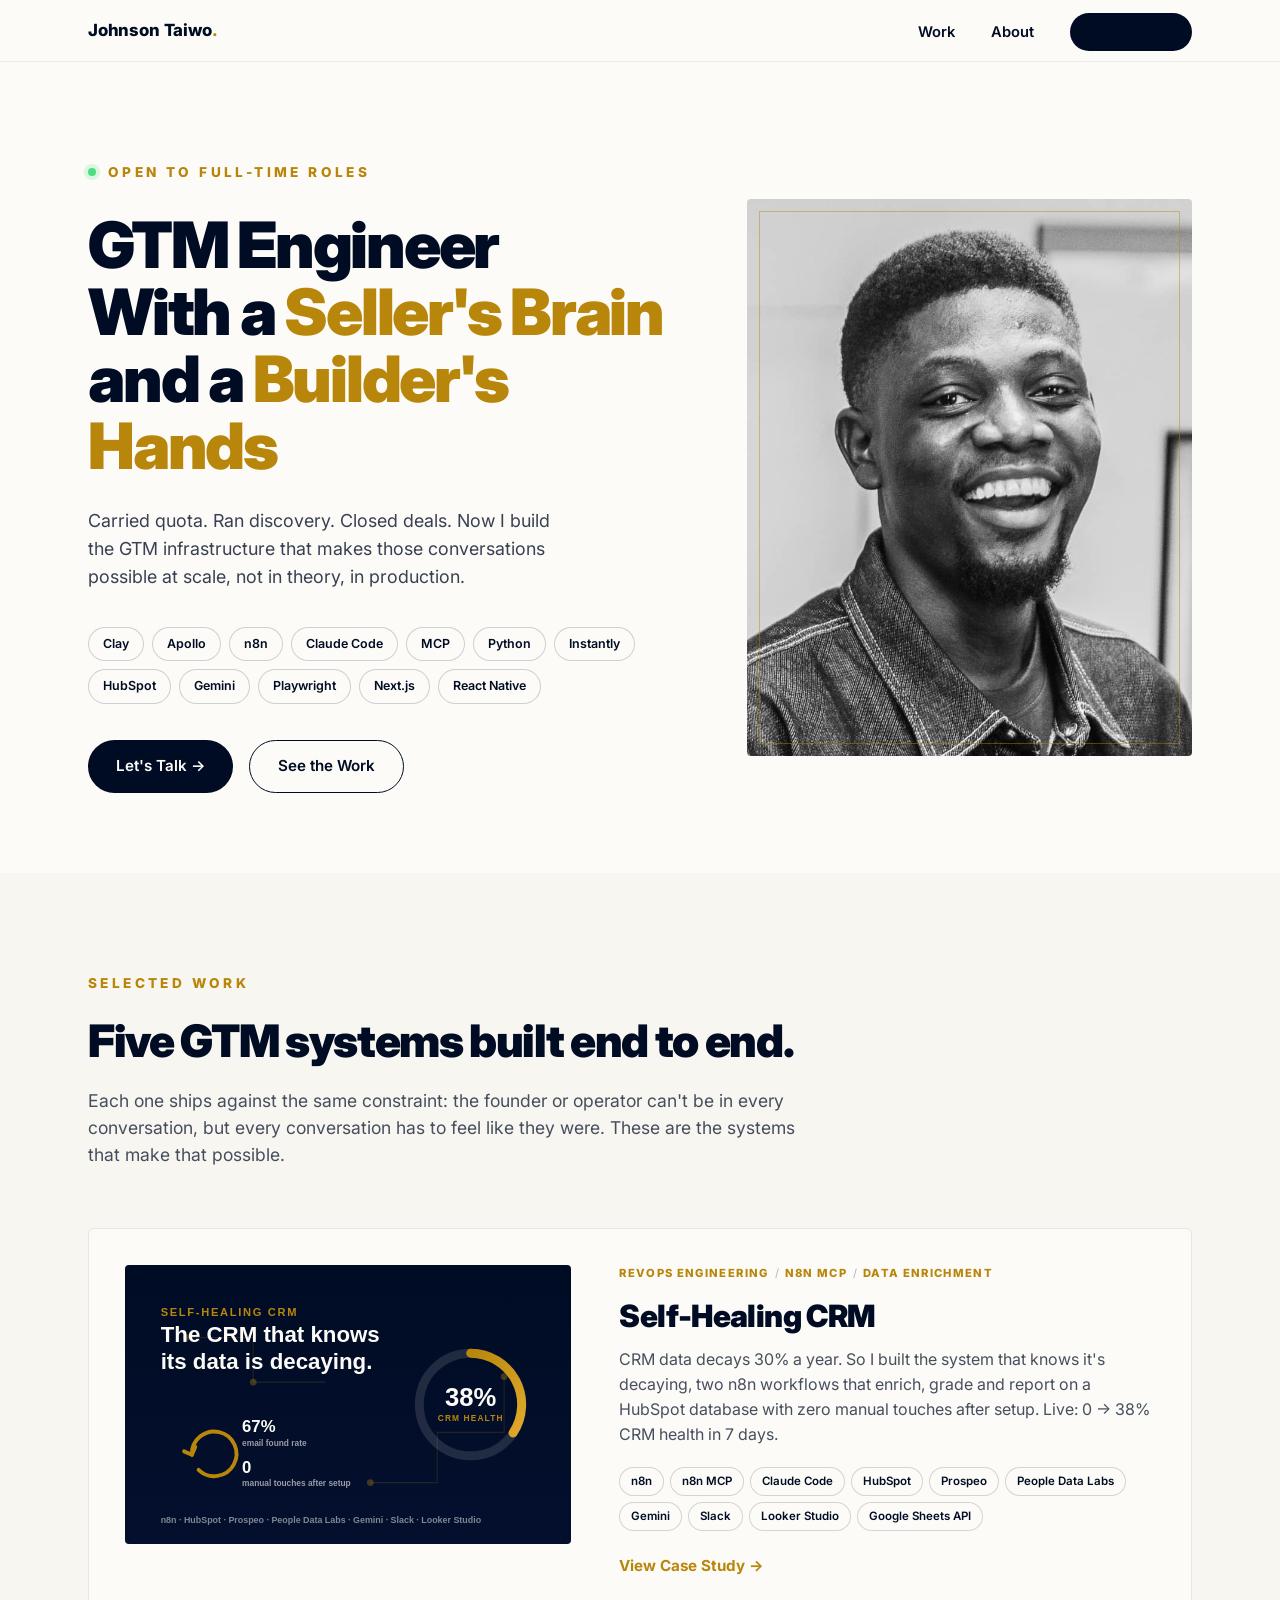
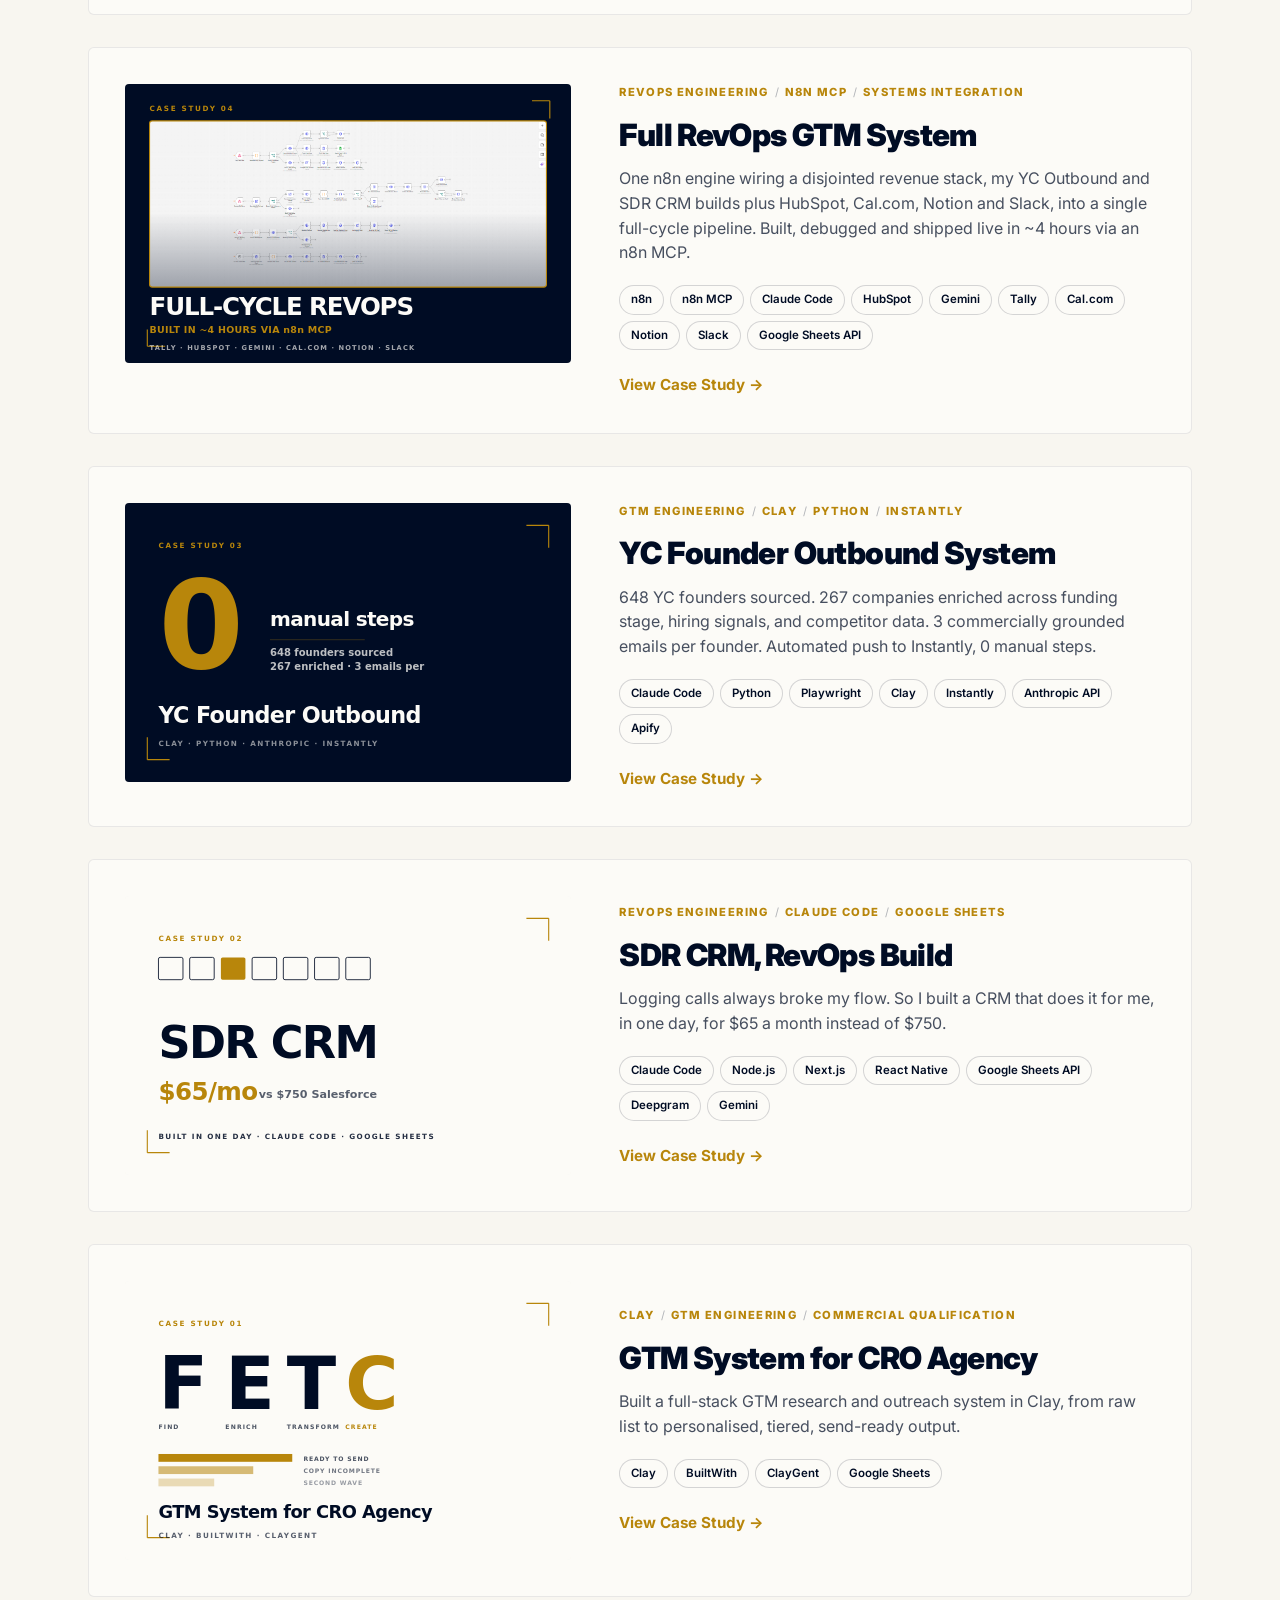
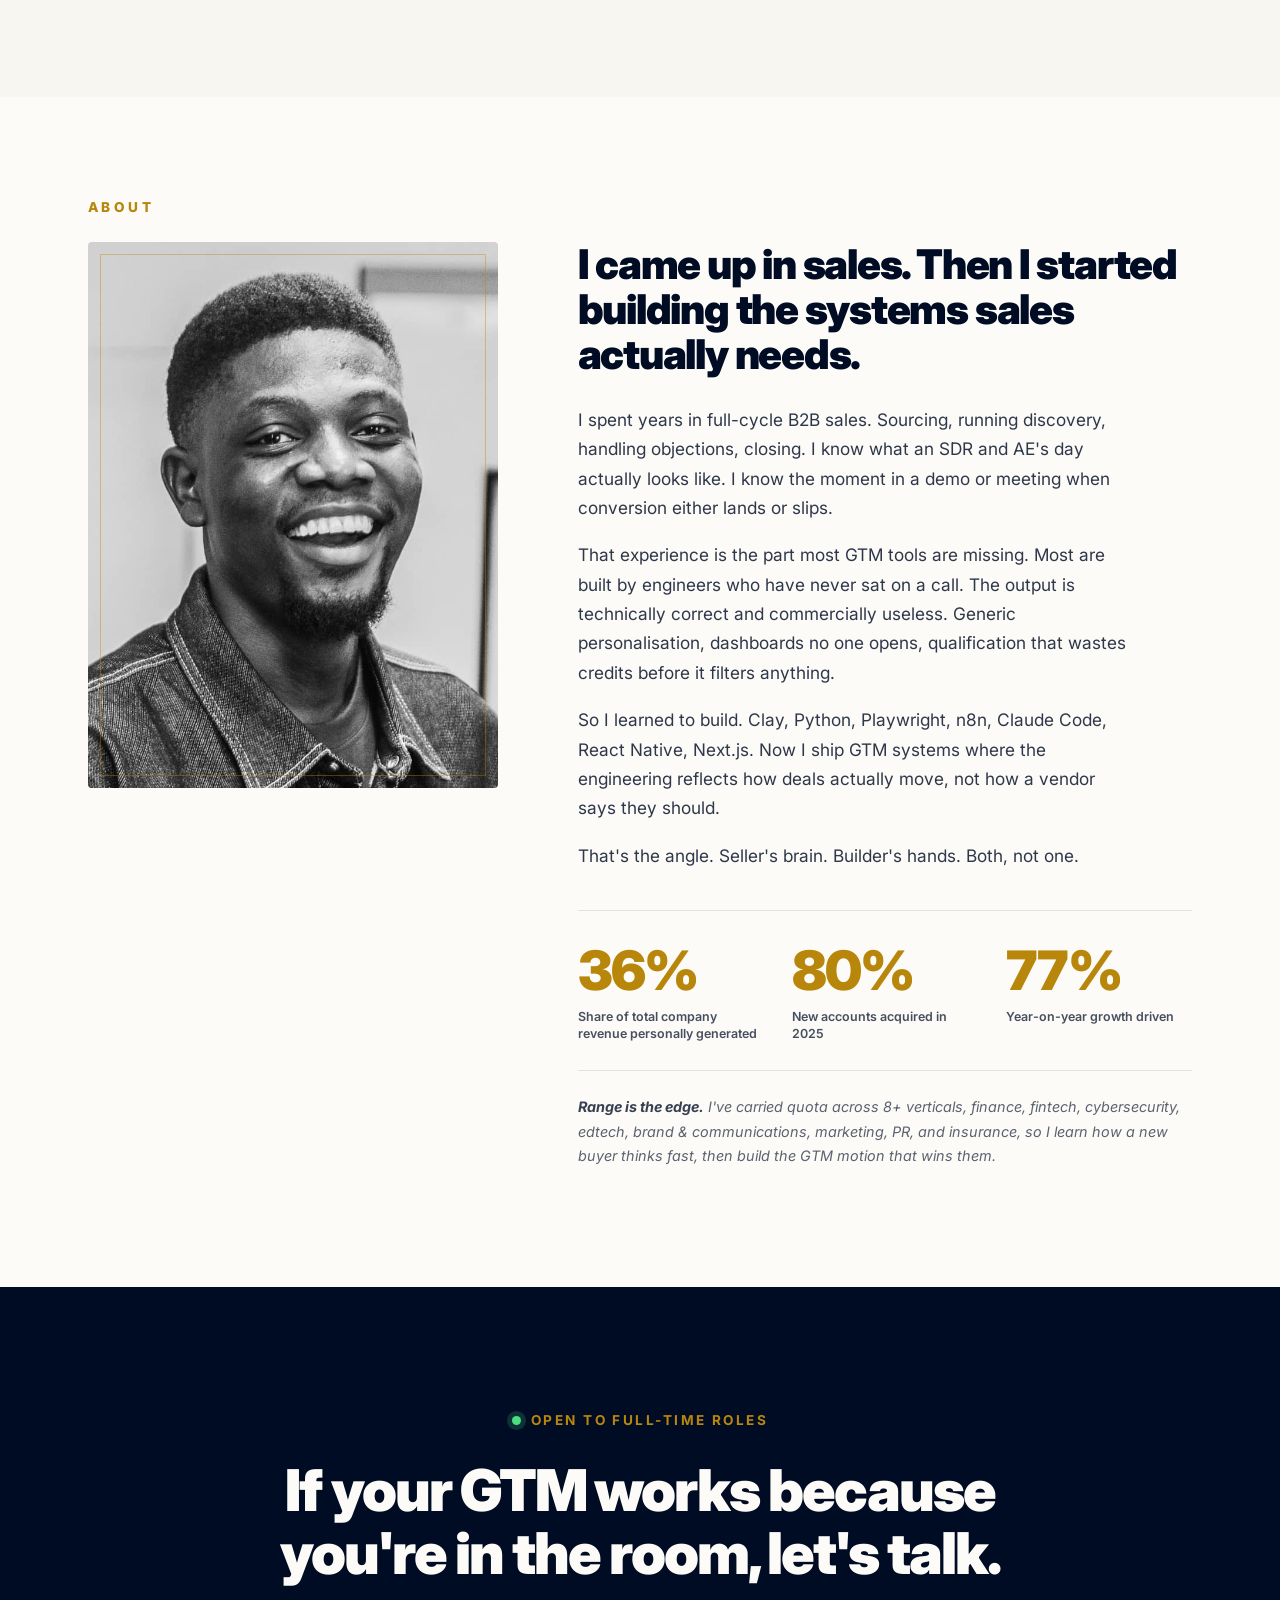
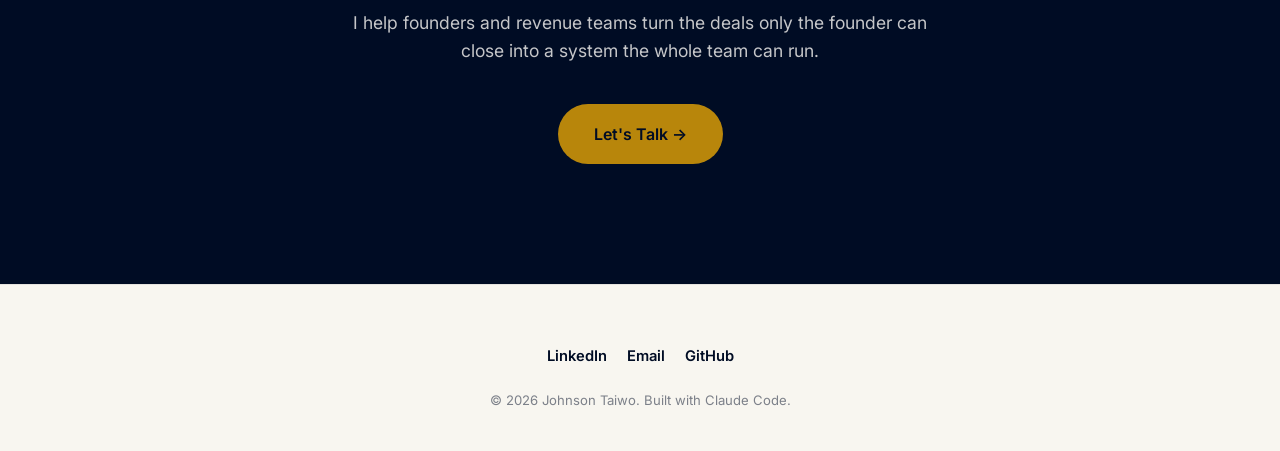
==== commit 1577e982: "Add Self-Healing CRM case study (project 5) - New case-study-self-healing-crm.html with video walkth" ====
--- a/index.html
+++ b/index.html
@@ -113,13 +113,46 @@
       <div class="section-label reveal-up">Selected Work</div>
 
       <div class="work-intro reveal-up">
-        <h2>Four GTM systems built end to end.</h2>
+        <h2>Five GTM systems built end to end.</h2>
         <p>Each one ships against the same constraint: the founder or operator can't be in every conversation, but every conversation has to feel like they were. These are the systems that make that possible.</p>
       </div>
 
       <div class="project-list">
 
         <!-- Project 1 -->
+        <article class="project-card reveal-up">
+          <div class="project-thumb">
+            <img src="assets/project-self-healing-thumb.svg" alt="Self-Healing CRM project thumbnail">
+          </div>
+          <div class="project-body">
+            <div class="project-tags">
+              <span class="project-tag">RevOps Engineering</span>
+              <span class="project-tag-divider">/</span>
+              <span class="project-tag">n8n MCP</span>
+              <span class="project-tag-divider">/</span>
+              <span class="project-tag">Data Enrichment</span>
+            </div>
+            <h3 class="project-title">Self-Healing CRM</h3>
+            <p class="project-desc">
+              CRM data decays 30% a year. So I built the system that knows it's decaying, two n8n workflows that enrich, grade and report on a HubSpot database with zero manual touches after setup. Live: 0 → 38% CRM health in 7 days.
+            </p>
+            <div class="project-tools">
+              <span class="project-tool-pill">n8n</span>
+              <span class="project-tool-pill">n8n MCP</span>
+              <span class="project-tool-pill">Claude Code</span>
+              <span class="project-tool-pill">HubSpot</span>
+              <span class="project-tool-pill">Prospeo</span>
+              <span class="project-tool-pill">People Data Labs</span>
+              <span class="project-tool-pill">Gemini</span>
+              <span class="project-tool-pill">Slack</span>
+              <span class="project-tool-pill">Looker Studio</span>
+              <span class="project-tool-pill">Google Sheets API</span>
+            </div>
+            <a href="case-study-self-healing-crm.html" class="project-link">View Case Study →</a>
+          </div>
+        </article>
+
+        <!-- Project 2 -->
         <article class="project-card reveal-up">
           <div class="project-thumb">
             <img src="assets/project-full-revops-thumb.svg" alt="Full RevOps GTM System project thumbnail">
@@ -152,7 +185,7 @@
           </div>
         </article>
 
-        <!-- Project 2 -->
+        <!-- Project 3 -->
         <article class="project-card reveal-up">
           <div class="project-thumb">
             <img src="assets/project-yc-outbound-thumb.svg" alt="YC Outbound project thumbnail">
@@ -184,7 +217,7 @@
           </div>
         </article>
 
-        <!-- Project 3 -->
+        <!-- Project 4 -->
         <article class="project-card reveal-up">
           <div class="project-thumb">
             <img src="assets/project-sdr-crm-thumb.svg" alt="SDR CRM project thumbnail">
@@ -214,7 +247,7 @@
           </div>
         </article>
 
-        <!-- Project 4 -->
+        <!-- Project 5 -->
         <article class="project-card reveal-up">
           <div class="project-thumb">
             <img src="assets/project-cro-agency-thumb.svg" alt="CRO Agency GTM project thumbnail">
